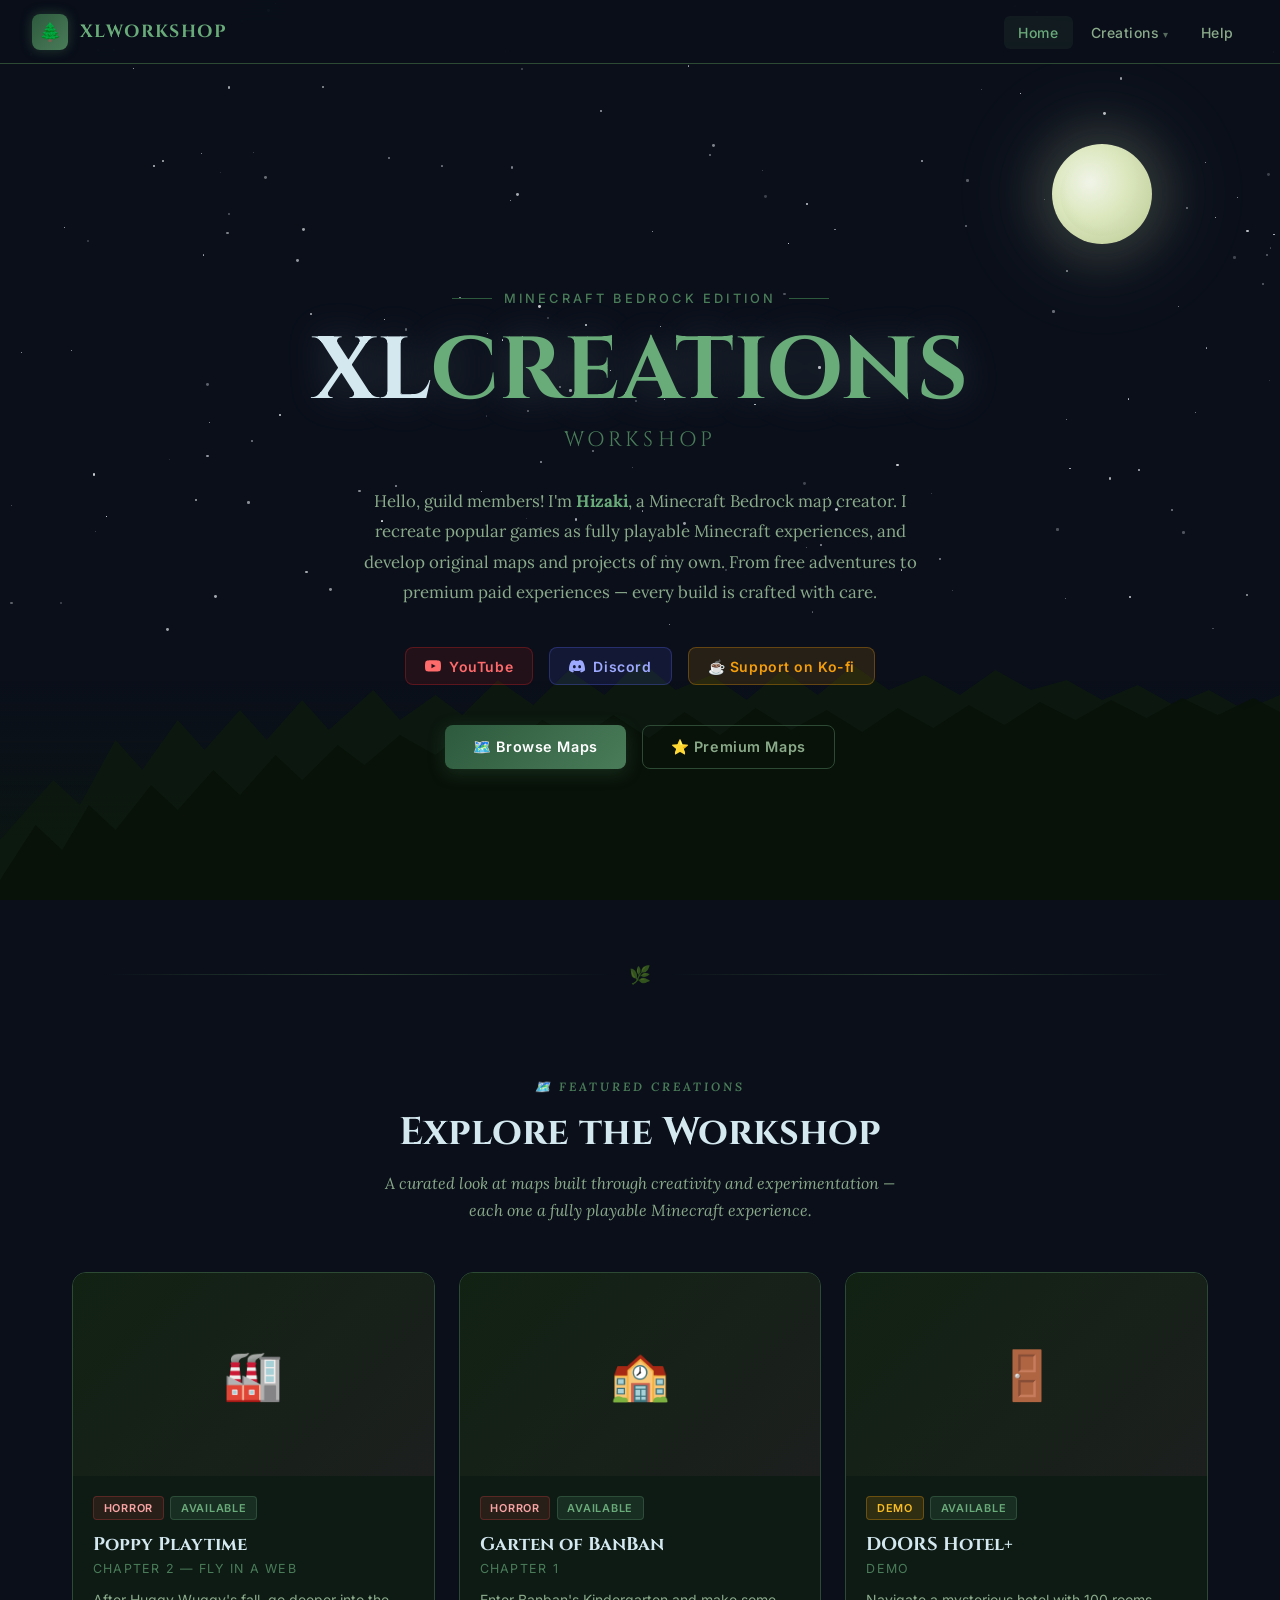
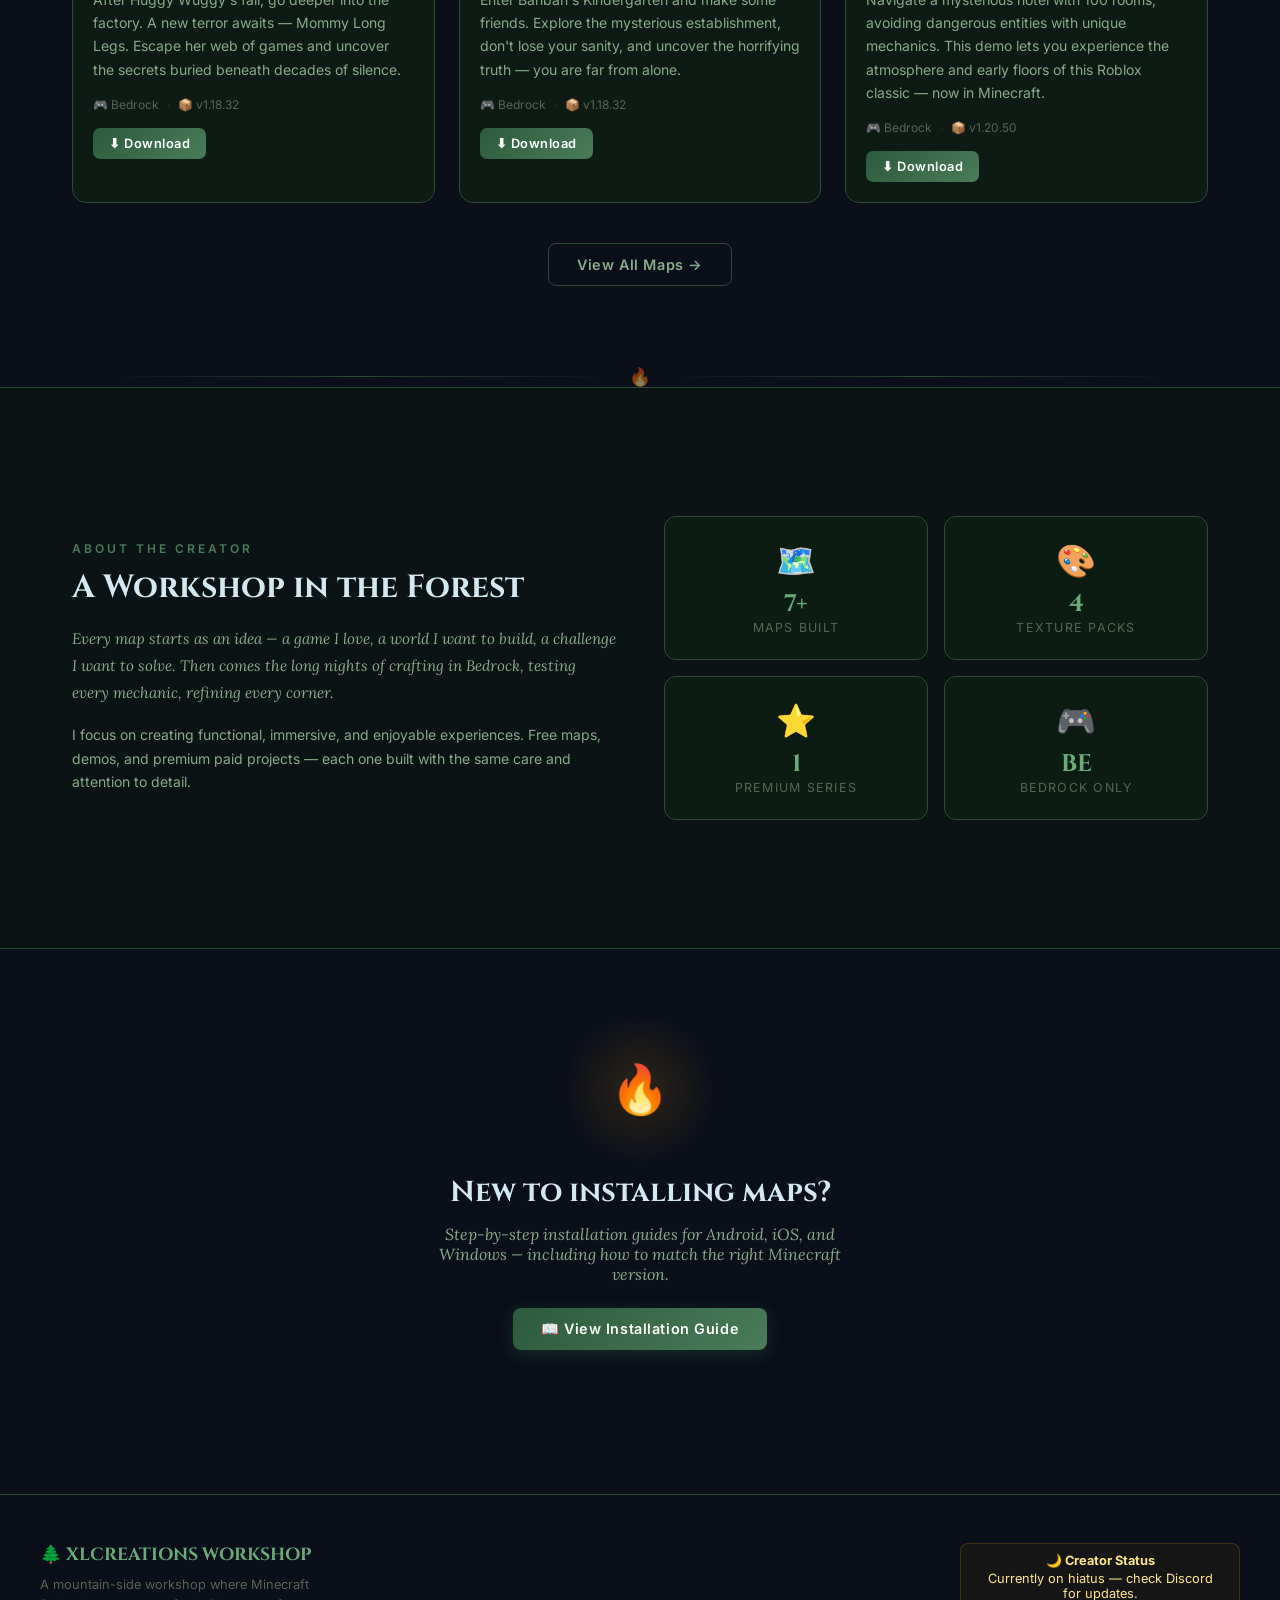
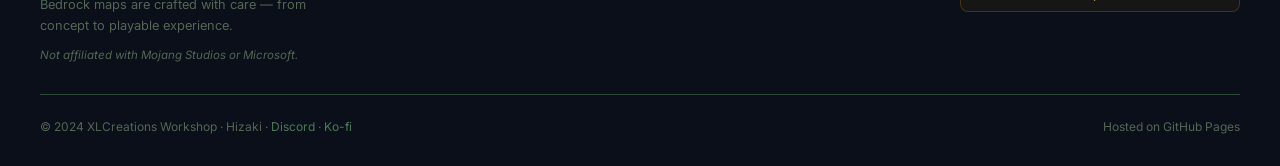
==== index.html @ 51038bf8 "Website FIles © 2024 Hizaki / XLCreations Workshop. All rights reserved. No part of this website ma" ====
<!DOCTYPE html>
<html lang="en">
<head>
  <meta charset="UTF-8"/>
  <meta name="viewport" content="width=device-width, initial-scale=1.0"/>
  <meta name="description" content="XLCreations Workshop — Minecraft Bedrock map creator crafting immersive game remakes and original experiences."/>
  <meta property="og:title" content="XLWORKSHOP"/>
  <meta property="og:description" content="Minecraft Bedrock maps by Hizaki — game remakes, horror maps, and original adventures."/>
  <title>XLWORKSHOP — Home</title>
  <link rel="stylesheet" href="style.css"/>
</head>
<body>

<!-- Ambient layers -->
<div class="stars-layer"></div>
<div class="fog-layer"></div>
<div class="fog-layer fog-mid"></div>
<div class="forest-silhouette"></div>

<!-- Navbar -->
<nav class="navbar">
  <a href="index.html" class="nav-logo">
    <div class="nav-logo-icon">🌲</div>
    <span class="nav-logo-text">XLWORKSHOP</span>
  </a>
  <ul class="nav-links">
    <li><a href="index.html" class="active">Home</a></li>
    <li class="nav-dropdown">
      <a href="#">Creations</a>
      <div class="dropdown-menu">
        <a href="maps.html">🗺️ Maps</a>
        <a href="texture-packs.html">🎨 Texture Packs</a>
        <a href="paid-maps.html">⭐ Paid Maps</a>
      </div>
    </li>
    <li><a href="help.html">Help</a></li>
  </ul>
  <button class="nav-hamburger" id="navBurger" aria-label="Menu">
    <span></span><span></span><span></span>
  </button>
</nav>
<div class="mobile-menu" id="mobileMenu">
  <a href="index.html">🏠 Home</a>
  <span class="mobile-section-label">Creations</span>
  <a href="maps.html">🗺️ Maps</a>
  <a href="texture-packs.html">🎨 Texture Packs</a>
  <a href="paid-maps.html">⭐ Paid Maps</a>
  <a href="help.html">❓ Help</a>
</div>

<div class="page-content">

  <!-- ── HERO ── -->
  <section class="hero">
    <div class="hero-moon"></div>
    <div class="hero-inner">
      <div class="hero-eyebrow">Minecraft Bedrock Edition</div>
      <h1 class="hero-title">XL<span>CREATIONS</span></h1>
      <p class="hero-subtitle">Workshop</p>
      <p class="hero-bio">
        Hello, guild members! I'm <strong style="color:var(--leaf-green)">Hizaki</strong>, a Minecraft Bedrock map creator.
        I recreate popular games as fully playable Minecraft experiences, and develop original maps and projects of my own.
        From free adventures to premium paid experiences — every build is crafted with care.
      </p>
      <div class="hero-socials">
        <a href="https://youtube.com/@xl300creations12" target="_blank" class="social-btn youtube">
          <svg width="16" height="16" viewBox="0 0 24 24" fill="currentColor"><path d="M23.5 6.2a3 3 0 0 0-2.1-2.1C19.5 3.5 12 3.5 12 3.5s-7.5 0-9.4.6A3 3 0 0 0 .5 6.2C0 8.1 0 12 0 12s0 3.9.5 5.8a3 3 0 0 0 2.1 2.1c1.9.5 9.4.5 9.4.5s7.5 0 9.4-.5a3 3 0 0 0 2.1-2.1C24 15.9 24 12 24 12s0-3.9-.5-5.8zM9.7 15.5V8.5l6.3 3.5-6.3 3.5z"/></svg>
          YouTube
        </a>
        <a href="https://discord.gg/Dy3G4WnKxw" target="_blank" class="social-btn discord">
          <svg width="16" height="16" viewBox="0 0 24 24" fill="currentColor"><path d="M20.3 4.4A19.8 19.8 0 0 0 15.4 3c-.2.4-.5.9-.7 1.3a18.3 18.3 0 0 0-5.4 0A13.7 13.7 0 0 0 8.6 3 19.9 19.9 0 0 0 3.7 4.4C.5 9.3-.3 14 .1 18.6a20 20 0 0 0 6 3 14.7 14.7 0 0 0 1.3-2.1 13 13 0 0 1-2-.9l.5-.4a14.3 14.3 0 0 0 12.2 0l.5.4a13 13 0 0 1-2 1 14.4 14.4 0 0 0 1.3 2 20 20 0 0 0 6-3c.5-5.2-.8-9.8-3.6-14.2zM8 15.5c-1.2 0-2.1-1.1-2.1-2.4S6.8 10.6 8 10.6s2.1 1.1 2.1 2.5S9.1 15.5 8 15.5zm8 0c-1.2 0-2.1-1.1-2.1-2.4s1-2.5 2.1-2.5 2.1 1.1 2.1 2.5-1 2.4-2.1 2.4z"/></svg>
          Discord
        </a>
        <a href="https://ko-fi.com/xl300creations" target="_blank" class="social-btn kofi">
          ☕ Support on Ko-fi
        </a>
      </div>
      <div class="hero-cta-row">
        <a href="maps.html" class="btn-primary">🗺️ Browse Maps</a>
        <a href="paid-maps.html" class="btn-secondary">⭐ Premium Maps</a>
      </div>
    </div>
  </section>

  <!-- ── DIVIDER ── -->
  <div style="max-width:1200px;margin:0 auto;padding:0 2rem;">
    <div class="nature-divider"><span class="nature-divider-icon">🌿</span></div>
  </div>

  <!-- ── FEATURED MAPS ── -->
  <section class="section fade-up">
    <div class="section-heading">
      <p class="label">🗺️ Featured Creations</p>
      <h2>Explore the Workshop</h2>
      <p>A curated look at maps built through creativity and experimentation — each one a fully playable Minecraft experience.</p>
    </div>

    <div class="cards-grid">

      <!-- Poppy Playtime CH2 -->
      <div class="map-card fade-up">
        <div class="map-card-img-placeholder">🏭</div>
        <div class="map-card-body">
          <div class="map-card-badges">
            <span class="badge badge-red">Horror</span>
            <span class="badge badge-green">Available</span>
          </div>
          <div class="map-card-title">Poppy Playtime</div>
          <div class="map-card-sub">Chapter 2 — Fly in a Web</div>
          <p class="map-card-desc">After Huggy Wuggy's fall, go deeper into the factory. A new terror awaits — Mommy Long Legs. Escape her web of games and uncover the secrets buried beneath decades of silence.</p>
          <div class="map-card-meta">
            <span>🎮 Bedrock</span><span class="sep">·</span>
            <span>📦 v1.18.32</span>
          </div>
          <div class="map-card-actions">
            <a href="https://link-center.net/653907/poppy-playtime-ch2-map" target="_blank" class="btn-download">⬇ Download</a>
          </div>
        </div>
      </div>

      <!-- Garten of BanBan -->
      <div class="map-card fade-up">
        <div class="map-card-img-placeholder">🏫</div>
        <div class="map-card-body">
          <div class="map-card-badges">
            <span class="badge badge-red">Horror</span>
            <span class="badge badge-green">Available</span>
          </div>
          <div class="map-card-title">Garten of BanBan</div>
          <div class="map-card-sub">Chapter 1</div>
          <p class="map-card-desc">Enter Banban's Kindergarten and make some friends. Explore the mysterious establishment, don't lose your sanity, and uncover the horrifying truth — you are far from alone.</p>
          <div class="map-card-meta">
            <span>🎮 Bedrock</span><span class="sep">·</span>
            <span>📦 v1.18.32</span>
          </div>
          <div class="map-card-actions">
            <a href="https://link-center.net/653907/garten-of-banban-map" target="_blank" class="btn-download">⬇ Download</a>
          </div>
        </div>
      </div>

      <!-- DOORS HOTEL+ DEMO -->
      <div class="map-card fade-up">
        <div class="map-card-img-placeholder">🚪</div>
        <div class="map-card-body">
          <div class="map-card-badges">
            <span class="badge badge-amber">Demo</span>
            <span class="badge badge-green">Available</span>
          </div>
          <div class="map-card-title">DOORS Hotel+</div>
          <div class="map-card-sub">Demo</div>
          <p class="map-card-desc">Navigate a mysterious hotel with 100 rooms, avoiding dangerous entities with unique mechanics. This demo lets you experience the atmosphere and early floors of this Roblox classic — now in Minecraft.</p>
          <div class="map-card-meta">
            <span>🎮 Bedrock</span><span class="sep">·</span>
            <span>📦 v1.20.50</span>
          </div>
          <div class="map-card-actions">
            <a href="https://www.mediafire.com/file/igrb4uus4deu816/DOORS+MAP+DEMO.mcworld/file" target="_blank" class="btn-download">⬇ Download</a>
          </div>
        </div>
      </div>

    </div>

    <div style="text-align:center; margin-top:2.5rem;">
      <a href="maps.html" class="btn-secondary">View All Maps →</a>
    </div>
  </section>

  <!-- ── CAMPFIRE DIVIDER ── -->
  <div style="max-width:1200px;margin:0 auto;padding:0 2rem;">
    <div class="nature-divider"><span class="nature-divider-icon">🔥</span></div>
  </div>

  <!-- ── ABOUT STRIP ── -->
  <div class="section-full section-bg fade-up">
    <div class="section" style="padding-top:3rem;padding-bottom:3rem;">
      <div style="display:grid;grid-template-columns:1fr 1fr;gap:3rem;align-items:center;" class="about-grid">
        <div>
          <p class="label" style="font-size:0.75rem;font-weight:600;letter-spacing:0.25em;text-transform:uppercase;color:var(--moss-green);margin-bottom:0.6rem;">About the Creator</p>
          <h2 style="font-family:'Cinzel',serif;font-size:clamp(1.4rem,3vw,2rem);color:var(--moonlight);margin-bottom:1rem;">A Workshop in the Forest</h2>
          <p style="font-family:'Lora',serif;font-size:0.95rem;line-height:1.8;color:var(--text-muted);font-style:italic;margin-bottom:1rem;">
            Every map starts as an idea — a game I love, a world I want to build, a challenge I want to solve. Then comes the long nights of crafting in Bedrock, testing every mechanic, refining every corner.
          </p>
          <p style="font-size:0.875rem;line-height:1.7;color:var(--text-muted);">
            I focus on creating functional, immersive, and enjoyable experiences. Free maps, demos, and premium paid projects — each one built with the same care and attention to detail.
          </p>
        </div>
        <div style="display:grid;grid-template-columns:1fr 1fr;gap:1rem;">
          <div style="background:rgba(17,34,19,0.7);border:1px solid var(--border-moss);border-radius:12px;padding:1.5rem;text-align:center;">
            <div style="font-size:2rem;margin-bottom:0.5rem;">🗺️</div>
            <div style="font-family:'Cinzel',serif;font-size:1.5rem;color:var(--leaf-green);font-weight:700;">7+</div>
            <div style="font-size:0.78rem;color:var(--text-dim);text-transform:uppercase;letter-spacing:0.1em;">Maps Built</div>
          </div>
          <div style="background:rgba(17,34,19,0.7);border:1px solid var(--border-moss);border-radius:12px;padding:1.5rem;text-align:center;">
            <div style="font-size:2rem;margin-bottom:0.5rem;">🎨</div>
            <div style="font-family:'Cinzel',serif;font-size:1.5rem;color:var(--leaf-green);font-weight:700;">4</div>
            <div style="font-size:0.78rem;color:var(--text-dim);text-transform:uppercase;letter-spacing:0.1em;">Texture Packs</div>
          </div>
          <div style="background:rgba(17,34,19,0.7);border:1px solid var(--border-moss);border-radius:12px;padding:1.5rem;text-align:center;">
            <div style="font-size:2rem;margin-bottom:0.5rem;">⭐</div>
            <div style="font-family:'Cinzel',serif;font-size:1.5rem;color:var(--leaf-green);font-weight:700;">1</div>
            <div style="font-size:0.78rem;color:var(--text-dim);text-transform:uppercase;letter-spacing:0.1em;">Premium Series</div>
          </div>
          <div style="background:rgba(17,34,19,0.7);border:1px solid var(--border-moss);border-radius:12px;padding:1.5rem;text-align:center;">
            <div style="font-size:2rem;margin-bottom:0.5rem;">🎮</div>
            <div style="font-family:'Cinzel',serif;font-size:1.5rem;color:var(--leaf-green);font-weight:700;">BE</div>
            <div style="font-size:0.78rem;color:var(--text-dim);text-transform:uppercase;letter-spacing:0.1em;">Bedrock Only</div>
          </div>
        </div>
      </div>
    </div>
  </div>

  <!-- ── NEED HELP ── -->
  <section class="section fade-up" style="text-align:center;">
    <div class="campfire-section" style="padding:0;">
      <div class="campfire-glow">🔥</div>
      <h2 style="font-family:'Cinzel',serif;font-size:1.8rem;color:var(--moonlight);margin-bottom:0.75rem;">New to installing maps?</h2>
      <p style="font-family:'Lora',serif;color:var(--text-muted);font-style:italic;margin-bottom:1.5rem;max-width:440px;margin-left:auto;margin-right:auto;">Step-by-step installation guides for Android, iOS, and Windows — including how to match the right Minecraft version.</p>
      <a href="help.html" class="btn-primary">📖 View Installation Guide</a>
    </div>
  </section>

</div><!-- end page-content -->

<!-- Footer -->
<footer class="footer">
  <div class="footer-inner">
    <div class="footer-brand">
      <div class="footer-brand-name">🌲 XLCREATIONS WORKSHOP</div>
      <p class="footer-brand-tagline">A mountain-side workshop where Minecraft Bedrock maps are crafted with care — from concept to playable experience.</p>
      <p class="footer-disclaimer">Not affiliated with Mojang Studios or Microsoft.</p>
    </div>
    <div class="footer-hiatus">
      <strong>🌙 Creator Status</strong>
      Currently on hiatus — check Discord for updates.
    </div>
  </div>
  <div class="footer-bottom">
    <p>© 2024 XLCreations Workshop · Hizaki · <a href="https://discord.gg/Dy3G4WnKxw" target="_blank">Discord</a> · <a href="https://ko-fi.com/xl300creations" target="_blank">Ko-fi</a></p>
    <p>Hosted on GitHub Pages</p>
  </div>
</footer>

<style>
@media(max-width:768px){.about-grid{grid-template-columns:1fr !important;}}
</style>
<script src="shared.js"></script>
</body>
</html>
---- style.css ----
/* =========================================
   XLWORKSHOP — Nature Night Theme
   ========================================= */

@import url('https://fonts.googleapis.com/css2?family=Cinzel:wght@400;600;700&family=Inter:wght@300;400;500;600&family=Lora:ital,wght@0,400;0,600;1,400&display=swap');

/* ── Variables ── */
:root {
  --night-sky:      #0a0f1a;
  --deep-forest:    #0d1a0f;
  --forest-mid:     #112213;
  --forest-light:   #1a3320;
  --pine-green:     #2d5a3d;
  --moss-green:     #4a7c59;
  --leaf-green:     #6aab7a;
  --stone-dark:     #1c1f1e;
  --stone-mid:      #2e3530;
  --stone-light:    #4a5248;
  --bark-brown:     #3d2a1a;
  --wood-mid:       #5c3d22;
  --wood-light:     #8b6340;
  --warm-wood:      #c4946a;
  --sky-blue:       #1a3a5c;
  --moonlight:      #d4e8f0;
  --star-white:     #f0f4f8;
  --campfire-gold:  #f59e0b;
  --campfire-red:   #ef4444;
  --campfire-glow:  rgba(245,158,11,0.15);
  --firefly:        #b8ff6e;
  --text-main:      #dde8d5;
  --text-muted:     #8aaa8a;
  --text-dim:       #556655;
  --border-wood:    #4a3020;
  --border-moss:    #2d4a35;
}

/* ── Reset & Base ── */
*, *::before, *::after { box-sizing: border-box; margin: 0; padding: 0; }

html { scroll-behavior: smooth; }

body {
  font-family: 'Inter', sans-serif;
  background-color: var(--night-sky);
  color: var(--text-main);
  min-height: 100vh;
  overflow-x: hidden;
  position: relative;
}

/* ── Stars Background ── */
.stars-layer {
  position: fixed;
  inset: 0;
  pointer-events: none;
  z-index: 0;
  overflow: hidden;
}
.star {
  position: absolute;
  background: var(--star-white);
  border-radius: 50%;
  animation: twinkle var(--d, 3s) ease-in-out infinite;
  opacity: var(--o, 0.6);
}
@keyframes twinkle {
  0%, 100% { opacity: var(--o, 0.6); transform: scale(1); }
  50%       { opacity: 0.1; transform: scale(0.6); }
}

/* ── Fireflies ── */
.firefly {
  position: fixed;
  width: 4px; height: 4px;
  background: var(--firefly);
  border-radius: 50%;
  box-shadow: 0 0 8px 3px rgba(184,255,110,0.6);
  pointer-events: none;
  z-index: 1;
  animation: fireflyFloat var(--fd, 8s) ease-in-out infinite;
  opacity: 0;
}
@keyframes fireflyFloat {
  0%   { opacity: 0; transform: translate(0,0); }
  20%  { opacity: 0.9; }
  50%  { opacity: 0.4; transform: translate(var(--fx,40px), var(--fy,-30px)); }
  80%  { opacity: 0.8; }
  100% { opacity: 0; transform: translate(var(--fx2,80px), var(--fy2,20px)); }
}

/* ── Fog layers ── */
.fog-layer {
  position: fixed;
  bottom: 0; left: -50%;
  width: 200%; height: 220px;
  background: linear-gradient(to top, rgba(13,26,15,0.7) 0%, transparent 100%);
  pointer-events: none;
  z-index: 1;
  animation: fogDrift 30s ease-in-out infinite alternate;
}
.fog-layer.fog-mid {
  height: 120px;
  opacity: 0.5;
  animation-duration: 22s;
  animation-direction: alternate-reverse;
}
@keyframes fogDrift {
  0%   { transform: translateX(0); }
  100% { transform: translateX(5%); }
}

/* ── Forest silhouette ── */
.forest-silhouette {
  position: fixed;
  bottom: 0; left: 0; right: 0;
  height: 260px;
  pointer-events: none;
  z-index: 1;
  overflow: hidden;
}
.forest-silhouette svg {
  width: 100%; height: 100%;
  position: absolute; bottom: 0;
}

/* ── Navbar ── */
.navbar {
  position: fixed;
  top: 0; left: 0; right: 0;
  z-index: 100;
  background: rgba(10,15,26,0.88);
  backdrop-filter: blur(14px);
  border-bottom: 1px solid var(--border-moss);
  padding: 0 2rem;
  display: flex;
  align-items: center;
  justify-content: space-between;
  height: 64px;
}
.nav-logo {
  display: flex; align-items: center; gap: 12px;
  text-decoration: none;
}
.nav-logo-icon {
  width: 36px; height: 36px;
  background: linear-gradient(135deg, var(--pine-green), var(--moss-green));
  border-radius: 8px;
  display: flex; align-items: center; justify-content: center;
  font-size: 18px;
  box-shadow: 0 0 12px rgba(74,124,89,0.4);
}
.nav-logo-text {
  font-family: 'Cinzel', serif;
  font-size: 1.1rem;
  font-weight: 700;
  color: var(--leaf-green);
  letter-spacing: 0.08em;
}
.nav-links {
  display: flex; align-items: center; gap: 0.25rem;
  list-style: none;
}
.nav-links a {
  text-decoration: none;
  color: var(--text-muted);
  font-size: 0.875rem;
  font-weight: 500;
  padding: 0.5rem 0.875rem;
  border-radius: 6px;
  transition: color 0.2s, background 0.2s;
  letter-spacing: 0.04em;
}
.nav-links a:hover,
.nav-links a.active {
  color: var(--leaf-green);
  background: rgba(74,124,89,0.12);
}
.nav-dropdown { position: relative; }
.nav-dropdown > a::after { content: ' ▾'; font-size: 0.7em; opacity: 0.6; }
.dropdown-menu {
  display: none;
  position: absolute;
  top: calc(100% + 8px);
  left: 0;
  background: rgba(13,26,15,0.97);
  border: 1px solid var(--border-moss);
  border-radius: 10px;
  padding: 0.5rem;
  min-width: 160px;
  box-shadow: 0 8px 32px rgba(0,0,0,0.5);
  backdrop-filter: blur(12px);
  z-index: 200;
}
.nav-dropdown:hover .dropdown-menu { display: flex; flex-direction: column; gap: 0.2rem; }
.dropdown-menu a {
  display: block;
  padding: 0.5rem 0.875rem;
  border-radius: 6px;
  white-space: nowrap;
}
.nav-hamburger {
  display: none;
  flex-direction: column; gap: 5px;
  cursor: pointer; padding: 6px;
  background: none; border: none;
}
.nav-hamburger span {
  display: block; width: 24px; height: 2px;
  background: var(--text-muted); border-radius: 2px;
  transition: all 0.3s;
}
.mobile-menu {
  display: none;
  position: fixed;
  top: 64px; left: 0; right: 0;
  background: rgba(10,15,26,0.98);
  border-bottom: 1px solid var(--border-moss);
  padding: 1rem 2rem 1.5rem;
  z-index: 99;
  flex-direction: column; gap: 0.5rem;
  backdrop-filter: blur(14px);
}
.mobile-menu.open { display: flex; }
.mobile-menu a {
  text-decoration: none;
  color: var(--text-muted);
  font-size: 0.9rem;
  padding: 0.6rem 0.5rem;
  border-radius: 6px;
  transition: color 0.2s, background 0.2s;
}
.mobile-menu a:hover { color: var(--leaf-green); background: rgba(74,124,89,0.1); }
.mobile-section-label {
  font-size: 0.7rem;
  text-transform: uppercase;
  letter-spacing: 0.1em;
  color: var(--text-dim);
  padding: 0.4rem 0.5rem 0.2rem;
}

/* ── Page Wrapper ── */
.page-content {
  position: relative;
  z-index: 10;
  padding-top: 64px;
}

/* ── Hero Section ── */
.hero {
  position: relative;
  min-height: 100vh;
  display: flex; align-items: center; justify-content: center;
  text-align: center;
  padding: 6rem 2rem 4rem;
  overflow: hidden;
}
.hero-moon {
  position: absolute;
  top: 80px; right: 10%;
  width: 100px; height: 100px;
  background: radial-gradient(circle at 38% 38%, #f0f4e8, #dde8c0 40%, #b8c890 100%);
  border-radius: 50%;
  box-shadow: 0 0 40px 20px rgba(220,232,190,0.12), 0 0 80px 40px rgba(220,232,190,0.06);
  pointer-events: none;
}
.hero-moon::after {
  content: '';
  position: absolute;
  inset: 8px;
  border-radius: 50%;
  background: radial-gradient(circle at 60% 40%, transparent 60%, rgba(180,200,140,0.3) 100%);
}
.hero-inner { max-width: 800px; position: relative; z-index: 2; }
.hero-eyebrow {
  font-family: 'Inter', sans-serif;
  font-size: 0.8rem;
  font-weight: 500;
  letter-spacing: 0.25em;
  text-transform: uppercase;
  color: var(--moss-green);
  margin-bottom: 1.25rem;
  display: flex; align-items: center; justify-content: center; gap: 0.75rem;
}
.hero-eyebrow::before,
.hero-eyebrow::after {
  content: '';
  display: block; width: 40px; height: 1px;
  background: var(--pine-green);
}
.hero-title {
  font-family: 'Cinzel', serif;
  font-size: clamp(2.5rem, 8vw, 5.5rem);
  font-weight: 700;
  line-height: 1.05;
  color: var(--moonlight);
  text-shadow: 0 0 40px rgba(212,232,240,0.2);
  margin-bottom: 0.5rem;
}
.hero-title span { color: var(--leaf-green); }
.hero-subtitle {
  font-family: 'Cinzel', serif;
  font-size: clamp(0.9rem, 2.5vw, 1.3rem);
  color: var(--moss-green);
  letter-spacing: 0.2em;
  margin-bottom: 2rem;
  text-transform: uppercase;
}
.hero-bio {
  font-family: 'Lora', serif;
  font-size: 1.05rem;
  line-height: 1.8;
  color: var(--text-muted);
  max-width: 580px;
  margin: 0 auto 2.5rem;
}
.hero-socials {
  display: flex; align-items: center; justify-content: center;
  gap: 1rem; flex-wrap: wrap;
  margin-bottom: 2.5rem;
}
.social-btn {
  display: flex; align-items: center; gap: 0.5rem;
  padding: 0.6rem 1.2rem;
  border-radius: 8px;
  text-decoration: none;
  font-size: 0.875rem;
  font-weight: 600;
  letter-spacing: 0.04em;
  transition: all 0.25s;
  border: 1px solid transparent;
}
.social-btn.youtube {
  background: rgba(220,38,38,0.12);
  border-color: rgba(220,38,38,0.3);
  color: #ff6b6b;
}
.social-btn.youtube:hover {
  background: rgba(220,38,38,0.22);
  box-shadow: 0 0 16px rgba(220,38,38,0.2);
}
.social-btn.discord {
  background: rgba(88,101,242,0.12);
  border-color: rgba(88,101,242,0.3);
  color: #9da8ff;
}
.social-btn.discord:hover {
  background: rgba(88,101,242,0.22);
  box-shadow: 0 0 16px rgba(88,101,242,0.2);
}
.social-btn.kofi {
  background: rgba(245,158,11,0.12);
  border-color: rgba(245,158,11,0.3);
  color: var(--campfire-gold);
}
.social-btn.kofi:hover {
  background: rgba(245,158,11,0.22);
  box-shadow: 0 0 16px rgba(245,158,11,0.2);
}
.hero-cta-row {
  display: flex; gap: 1rem; justify-content: center; flex-wrap: wrap;
}
.btn-primary {
  display: inline-flex; align-items: center; gap: 0.5rem;
  padding: 0.75rem 1.75rem;
  background: linear-gradient(135deg, var(--pine-green), var(--moss-green));
  color: #fff;
  border: none; border-radius: 8px;
  font-size: 0.9rem; font-weight: 600;
  text-decoration: none;
  cursor: pointer;
  transition: all 0.25s;
  box-shadow: 0 4px 16px rgba(45,90,61,0.4);
  letter-spacing: 0.04em;
}
.btn-primary:hover {
  transform: translateY(-2px);
  box-shadow: 0 6px 24px rgba(45,90,61,0.6);
}
.btn-secondary {
  display: inline-flex; align-items: center; gap: 0.5rem;
  padding: 0.75rem 1.75rem;
  background: transparent;
  color: var(--text-muted);
  border: 1px solid var(--border-moss);
  border-radius: 8px;
  font-size: 0.9rem; font-weight: 600;
  text-decoration: none;
  cursor: pointer;
  transition: all 0.25s;
  letter-spacing: 0.04em;
}
.btn-secondary:hover {
  background: rgba(74,124,89,0.1);
  color: var(--leaf-green);
  border-color: var(--pine-green);
}

/* ── Divider ── */
.nature-divider {
  display: flex; align-items: center; gap: 1rem;
  padding: 0 2rem;
  max-width: 1200px; margin: 0 auto;
}
.nature-divider::before, .nature-divider::after {
  content: '';
  flex: 1; height: 1px;
  background: linear-gradient(to right, transparent, var(--border-moss), transparent);
}
.nature-divider-icon { font-size: 1.1rem; opacity: 0.5; }

/* ── Section Heading ── */
.section-heading {
  text-align: center;
  margin-bottom: 3rem;
}
.section-heading .label {
  font-size: 0.75rem;
  font-weight: 600;
  letter-spacing: 0.25em;
  text-transform: uppercase;
  color: var(--moss-green);
  margin-bottom: 0.6rem;
}
.section-heading h2 {
  font-family: 'Cinzel', serif;
  font-size: clamp(1.6rem, 4vw, 2.4rem);
  color: var(--moonlight);
  font-weight: 700;
}
.section-heading p {
  font-family: 'Lora', serif;
  font-size: 1rem;
  color: var(--text-muted);
  max-width: 520px;
  margin: 0.75rem auto 0;
  line-height: 1.7;
  font-style: italic;
}

/* ── Section ── */
.section {
  position: relative;
  z-index: 10;
  padding: 5rem 2rem;
  max-width: 1200px;
  margin: 0 auto;
}
.section-full {
  position: relative;
  z-index: 10;
  padding: 5rem 2rem;
}
.section-bg {
  background: rgba(13,26,15,0.4);
  border-top: 1px solid var(--border-moss);
  border-bottom: 1px solid var(--border-moss);
}

/* ── Featured Cards Grid ── */
.cards-grid {
  display: grid;
  grid-template-columns: repeat(auto-fill, minmax(320px, 1fr));
  gap: 1.5rem;
}
.map-card {
  background: rgba(17,34,19,0.7);
  border: 1px solid var(--border-moss);
  border-radius: 14px;
  overflow: hidden;
  transition: transform 0.3s, box-shadow 0.3s, border-color 0.3s;
  position: relative;
}
.map-card:hover {
  transform: translateY(-4px);
  box-shadow: 0 12px 40px rgba(45,90,61,0.3);
  border-color: var(--pine-green);
}
.map-card-img {
  width: 100%; aspect-ratio: 16/9;
  object-fit: cover;
  background: var(--forest-mid);
  display: block;
}
.map-card-img-placeholder {
  width: 100%; aspect-ratio: 16/9;
  background: linear-gradient(135deg, var(--forest-mid), var(--stone-dark));
  display: flex; align-items: center; justify-content: center;
  font-size: 3rem;
}
.map-card-body { padding: 1.25rem; }
.map-card-badges {
  display: flex; flex-wrap: wrap; gap: 0.4rem;
  margin-bottom: 0.75rem;
}
.badge {
  font-size: 0.68rem; font-weight: 600;
  letter-spacing: 0.07em; text-transform: uppercase;
  padding: 0.25rem 0.6rem;
  border-radius: 4px;
}
.badge-green  { background: rgba(74,124,89,0.2); color: var(--leaf-green); border: 1px solid rgba(74,124,89,0.4); }
.badge-amber  { background: rgba(245,158,11,0.15); color: #fbbf24; border: 1px solid rgba(245,158,11,0.3); }
.badge-blue   { background: rgba(59,130,246,0.12); color: #93c5fd; border: 1px solid rgba(59,130,246,0.25); }
.badge-red    { background: rgba(239,68,68,0.12); color: #fca5a5; border: 1px solid rgba(239,68,68,0.25); }
.badge-gray   { background: rgba(74,82,72,0.4); color: var(--text-muted); border: 1px solid var(--stone-light); }
.map-card-title {
  font-family: 'Cinzel', serif;
  font-size: 1.15rem; font-weight: 700;
  color: var(--moonlight);
  margin-bottom: 0.25rem;
}
.map-card-sub {
  font-size: 0.78rem; text-transform: uppercase;
  letter-spacing: 0.1em; color: var(--moss-green);
  margin-bottom: 0.75rem;
}
.map-card-desc {
  font-size: 0.875rem; line-height: 1.65;
  color: var(--text-muted);
  margin-bottom: 1rem;
}
.map-card-meta {
  display: flex; align-items: center; gap: 0.5rem;
  font-size: 0.75rem; color: var(--text-dim);
  margin-bottom: 1rem;
}
.map-card-meta .sep { opacity: 0.4; }
.map-card-actions {
  display: flex; gap: 0.5rem; flex-wrap: wrap;
}
.btn-download {
  display: inline-flex; align-items: center; gap: 0.4rem;
  padding: 0.5rem 1rem;
  background: linear-gradient(135deg, var(--pine-green), var(--moss-green));
  color: #fff; border: none; border-radius: 7px;
  font-size: 0.8rem; font-weight: 600;
  text-decoration: none; cursor: pointer;
  transition: all 0.2s;
  letter-spacing: 0.04em;
}
.btn-download:hover {
  filter: brightness(1.15);
  transform: translateY(-1px);
}
.btn-download.secondary {
  background: transparent;
  border: 1px solid var(--border-moss);
  color: var(--text-muted);
}
.btn-download.secondary:hover {
  background: rgba(74,124,89,0.1);
  color: var(--leaf-green);
}
.btn-download.paid {
  background: linear-gradient(135deg, var(--bark-brown), var(--wood-mid));
  border: 1px solid var(--wood-light);
}
.card-wip-overlay {
  position: absolute;
  top: 12px; right: 12px;
  background: rgba(245,158,11,0.15);
  border: 1px solid rgba(245,158,11,0.4);
  color: #fbbf24;
  font-size: 0.65rem; font-weight: 700;
  letter-spacing: 0.12em; text-transform: uppercase;
  padding: 0.3rem 0.6rem; border-radius: 5px;
}

/* ── Campfire Section ── */
.campfire-section {
  text-align: center;
  padding: 4rem 2rem;
  position: relative;
  z-index: 10;
}
.campfire-glow {
  width: 120px; height: 120px;
  margin: 0 auto 1.5rem;
  position: relative;
  display: flex; align-items: center; justify-content: center;
  font-size: 3rem;
}
.campfire-glow::before {
  content: '';
  position: absolute;
  inset: -20px;
  background: radial-gradient(circle, var(--campfire-glow) 0%, transparent 70%);
  border-radius: 50%;
  animation: glowPulse 2.5s ease-in-out infinite;
}
@keyframes glowPulse {
  0%, 100% { transform: scale(1); opacity: 0.7; }
  50%       { transform: scale(1.15); opacity: 1; }
}

/* ── Wooden Sign Card (Texture Pack) ── */
.pack-card {
  background: rgba(28,20,12,0.8);
  border: 2px solid var(--border-wood);
  border-radius: 12px;
  padding: 1.5rem;
  display: grid;
  grid-template-columns: 160px 1fr;
  gap: 1.5rem;
  transition: border-color 0.3s, box-shadow 0.3s;
  position: relative;
}
.pack-card:hover {
  border-color: var(--wood-mid);
  box-shadow: 0 8px 32px rgba(61,42,26,0.4);
}
.pack-card-img {
  width: 160px; aspect-ratio: 1;
  border-radius: 8px;
  object-fit: cover;
  background: var(--stone-dark);
  border: 1px solid var(--border-wood);
  display: flex; align-items: center; justify-content: center;
  font-size: 2.5rem;
}
.pack-card-body {}
.pack-card-title {
  font-family: 'Cinzel', serif;
  font-size: 1.05rem; font-weight: 700;
  color: var(--warm-wood);
  margin-bottom: 0.25rem;
}
.pack-card-sub {
  font-size: 0.75rem; text-transform: uppercase;
  letter-spacing: 0.1em; color: var(--wood-light);
  margin-bottom: 0.75rem;
}
.pack-card-desc {
  font-size: 0.85rem; line-height: 1.6;
  color: var(--text-muted);
  margin-bottom: 1rem;
}
.pack-card-list {
  list-style: none;
  display: flex; flex-wrap: wrap; gap: 0.4rem;
  margin-bottom: 1rem;
}
.pack-card-list li {
  font-size: 0.72rem; font-weight: 500;
  background: rgba(92,61,34,0.3);
  border: 1px solid rgba(92,61,34,0.5);
  color: var(--warm-wood);
  padding: 0.2rem 0.5rem; border-radius: 4px;
  letter-spacing: 0.04em;
}
.pack-password {
  display: inline-flex; align-items: center; gap: 0.5rem;
  font-size: 0.8rem;
  background: rgba(245,158,11,0.1);
  border: 1px solid rgba(245,158,11,0.25);
  color: #fbbf24;
  padding: 0.35rem 0.75rem; border-radius: 6px;
  margin-bottom: 0.75rem;
}

/* ── Help Page ── */
.help-section { max-width: 800px; margin: 0 auto; padding: 5rem 2rem; position: relative; z-index: 10; }
.install-step {
  background: rgba(17,34,19,0.6);
  border: 1px solid var(--border-moss);
  border-left: 3px solid var(--pine-green);
  border-radius: 0 10px 10px 0;
  padding: 1.25rem 1.5rem;
  margin-bottom: 1rem;
}
.install-step h4 {
  font-family: 'Cinzel', serif;
  font-size: 0.95rem; color: var(--leaf-green);
  margin-bottom: 0.5rem;
}
.install-step p, .install-step li {
  font-size: 0.875rem; line-height: 1.7;
  color: var(--text-muted);
}
.install-step ul { padding-left: 1.25rem; }
.code-path {
  display: inline-block;
  font-family: monospace;
  font-size: 0.78rem;
  background: rgba(28,31,30,0.8);
  border: 1px solid var(--stone-light);
  color: var(--leaf-green);
  padding: 0.2rem 0.5rem;
  border-radius: 4px;
  margin: 0.2rem 0;
  word-break: break-all;
}
.help-alert {
  background: rgba(245,158,11,0.08);
  border: 1px solid rgba(245,158,11,0.25);
  border-radius: 10px;
  padding: 1rem 1.25rem;
  margin-bottom: 1.5rem;
}
.help-alert p {
  font-size: 0.875rem; color: #fde68a; line-height: 1.6;
}
.version-guide {
  background: rgba(26,58,92,0.25);
  border: 1px solid rgba(59,130,246,0.2);
  border-radius: 10px;
  padding: 1.25rem 1.5rem;
  margin-top: 2rem;
}
.version-guide h3 {
  font-family: 'Cinzel', serif;
  font-size: 1rem; color: #93c5fd;
  margin-bottom: 0.75rem;
}
.version-guide p, .version-guide li {
  font-size: 0.875rem; color: #7db3d8; line-height: 1.7;
}
.version-guide ul { padding-left: 1.25rem; }

/* ── Paid Maps ── */
.premium-badge {
  display: inline-flex; align-items: center; gap: 0.4rem;
  background: linear-gradient(135deg, rgba(245,158,11,0.2), rgba(92,61,34,0.3));
  border: 1px solid rgba(245,158,11,0.35);
  color: #fcd34d;
  font-size: 0.75rem; font-weight: 700;
  letter-spacing: 0.1em; text-transform: uppercase;
  padding: 0.35rem 0.75rem; border-radius: 6px;
  margin-bottom: 1.5rem;
}
.altarbound-card {
  background: linear-gradient(135deg, rgba(20,14,8,0.95), rgba(28,20,12,0.95));
  border: 1px solid var(--border-wood);
  border-radius: 16px;
  overflow: hidden;
  max-width: 700px; margin: 0 auto;
}
.altarbound-header {
  padding: 2rem;
  background: linear-gradient(to bottom, rgba(92,61,34,0.15), transparent);
  border-bottom: 1px solid var(--border-wood);
}
.altarbound-title {
  font-family: 'Cinzel', serif;
  font-size: 2rem; font-weight: 700;
  color: var(--warm-wood);
  margin-bottom: 0.25rem;
}
.altarbound-sub {
  font-size: 0.8rem; text-transform: uppercase;
  letter-spacing: 0.15em; color: var(--wood-light);
}
.altarbound-body { padding: 2rem; }
.altarbound-body p {
  font-family: 'Lora', serif;
  font-size: 0.95rem; line-height: 1.8;
  color: var(--text-muted); font-style: italic;
  margin-bottom: 1.5rem;
}

/* ── Archive Section ── */
.archive-toggle {
  display: inline-flex; align-items: center; gap: 0.5rem;
  cursor: pointer;
  font-size: 0.85rem; color: var(--text-dim);
  background: none; border: 1px solid var(--stone-mid);
  border-radius: 7px; padding: 0.5rem 1rem;
  transition: all 0.2s;
  margin-bottom: 1rem;
}
.archive-toggle:hover { color: var(--text-muted); border-color: var(--stone-light); }
.archive-content { display: none; }
.archive-content.open { display: block; }

/* ── Footer ── */
.footer {
  position: relative; z-index: 10;
  border-top: 1px solid var(--border-moss);
  background: rgba(10,15,26,0.8);
  padding: 3rem 2rem 2rem;
  margin-top: 4rem;
}
.footer-inner {
  max-width: 1200px; margin: 0 auto;
  display: grid; grid-template-columns: 1fr auto; gap: 2rem;
  align-items: start;
}
.footer-brand {}
.footer-brand-name {
  font-family: 'Cinzel', serif;
  font-size: 1.1rem; font-weight: 700;
  color: var(--leaf-green);
  margin-bottom: 0.5rem;
}
.footer-brand-tagline {
  font-size: 0.8rem; color: var(--text-dim);
  line-height: 1.6; max-width: 300px;
}
.footer-disclaimer {
  font-size: 0.72rem; color: var(--text-dim);
  margin-top: 0.75rem; font-style: italic;
}
.footer-hiatus {
  background: rgba(245,158,11,0.06);
  border: 1px solid rgba(245,158,11,0.2);
  border-radius: 8px;
  padding: 0.6rem 1rem;
  font-size: 0.8rem;
  color: #fde68a;
  text-align: center;
  max-width: 280px;
}
.footer-hiatus strong { display: block; margin-bottom: 0.2rem; }
.footer-bottom {
  max-width: 1200px; margin: 2rem auto 0;
  padding-top: 1.5rem;
  border-top: 1px solid var(--border-moss);
  display: flex; align-items: center; justify-content: space-between;
  flex-wrap: wrap; gap: 1rem;
}
.footer-bottom p { font-size: 0.75rem; color: var(--text-dim); }
.footer-bottom a { color: var(--moss-green); text-decoration: none; }
.footer-bottom a:hover { color: var(--leaf-green); }

/* ── Page Hero (inner pages) ── */
.page-hero {
  position: relative; z-index: 10;
  padding: 5rem 2rem 3rem;
  text-align: center;
  border-bottom: 1px solid var(--border-moss);
  background: linear-gradient(to bottom, rgba(13,26,15,0.5) 0%, transparent 100%);
}
.page-hero h1 {
  font-family: 'Cinzel', serif;
  font-size: clamp(2rem, 5vw, 3.5rem);
  font-weight: 700;
  color: var(--moonlight);
  margin-bottom: 0.5rem;
}
.page-hero .sub {
  font-size: 0.8rem; text-transform: uppercase;
  letter-spacing: 0.2em; color: var(--moss-green);
  margin-bottom: 1rem;
}
.page-hero .desc {
  font-family: 'Lora', serif;
  font-size: 1rem; font-style: italic;
  color: var(--text-muted); max-width: 500px; margin: 0 auto;
  line-height: 1.7;
}

/* ── Notice Banner ── */
.notice-banner {
  background: rgba(26,58,92,0.2);
  border: 1px solid rgba(59,130,246,0.2);
  border-radius: 10px;
  padding: 1rem 1.25rem;
  margin-bottom: 2.5rem;
  display: flex; align-items: flex-start; gap: 0.75rem;
}
.notice-banner .icon { font-size: 1.1rem; flex-shrink: 0; margin-top: 0.1rem; }
.notice-banner p { font-size: 0.875rem; color: #93c5fd; line-height: 1.6; }
.notice-banner a { color: #60a5fa; }

/* ── Scroll animation ── */
.fade-up {
  opacity: 0;
  transform: translateY(24px);
  transition: opacity 0.6s ease, transform 0.6s ease;
}
.fade-up.visible { opacity: 1; transform: translateY(0); }

/* ── Responsive ── */
@media (max-width: 768px) {
  .nav-links { display: none; }
  .nav-hamburger { display: flex; }
  .pack-card {
    grid-template-columns: 1fr;
  }
  .pack-card-img { width: 100%; aspect-ratio: 16/9; }
  .footer-inner { grid-template-columns: 1fr; }
  .footer-bottom { flex-direction: column; text-align: center; }
}
@media (max-width: 480px) {
  .hero-cta-row { flex-direction: column; align-items: center; }
  .hero-socials { gap: 0.6rem; }
}
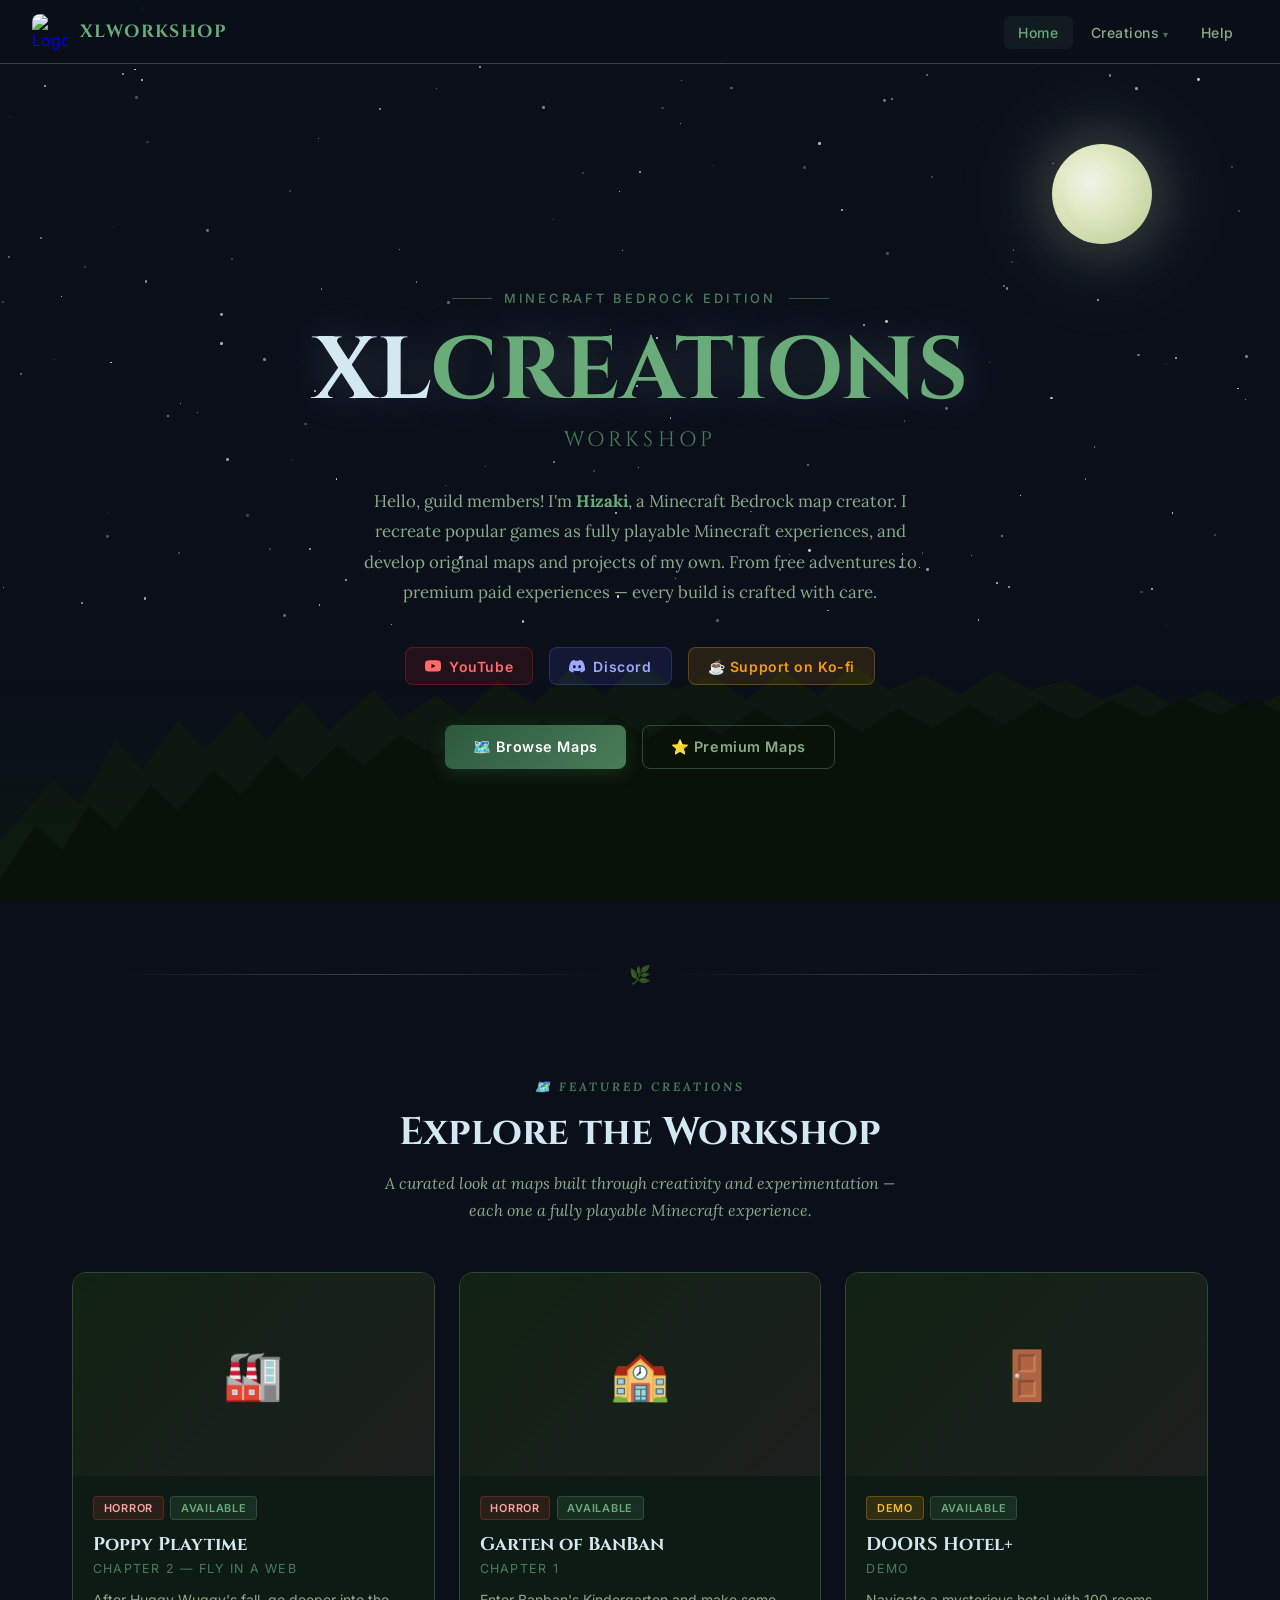
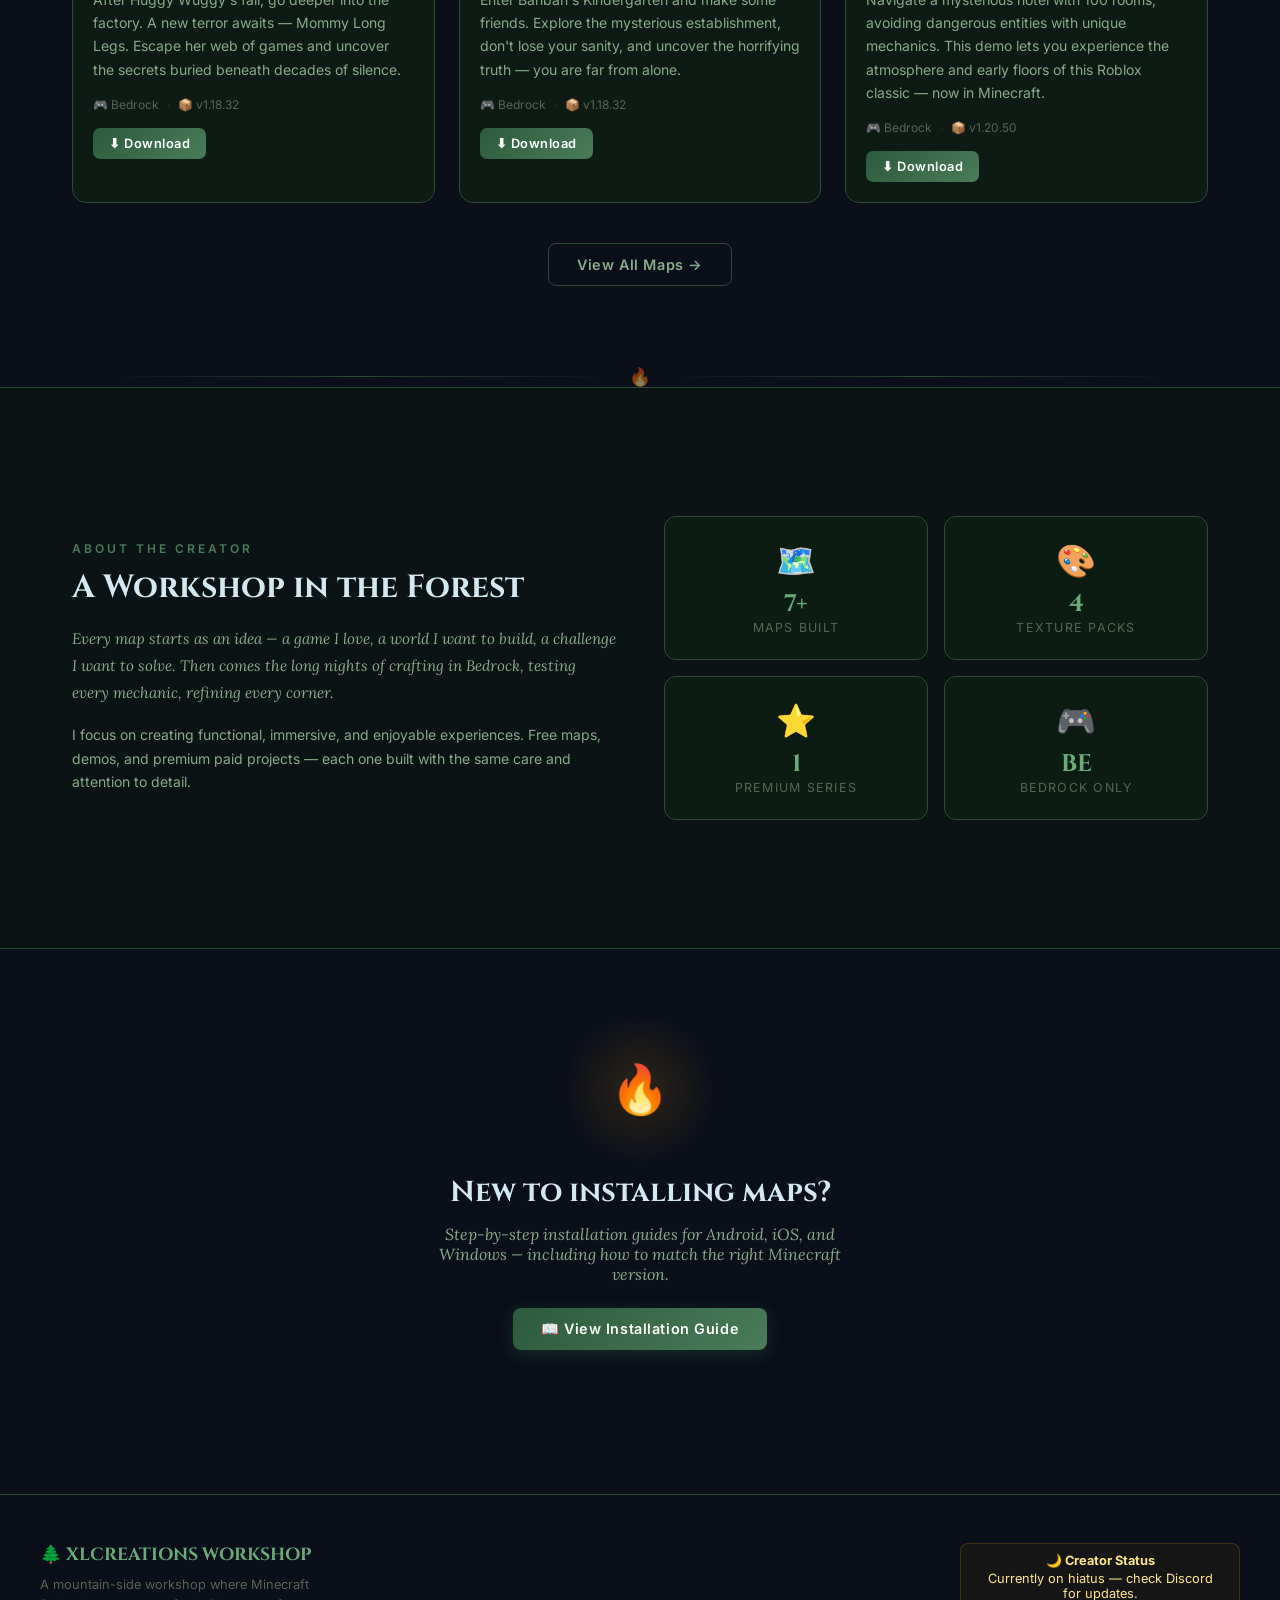
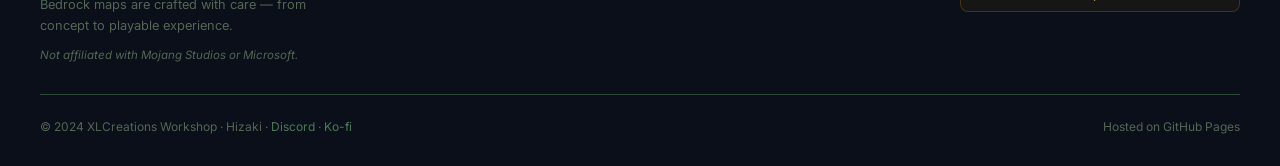
==== commit 36b0dfe1: "Update index.html" ====
--- a/index.html
+++ b/index.html
@@ -20,7 +20,7 @@
 <!-- Navbar -->
 <nav class="navbar">
   <a href="index.html" class="nav-logo">
-    <div class="nav-logo-icon">🌲</div>
+    <img src="images/logo.png" style="width:36px;height:36px;border-radius:8px;object-fit:cover;" alt="Logo"/>
     <span class="nav-logo-text">XLWORKSHOP</span>
   </a>
   <ul class="nav-links">
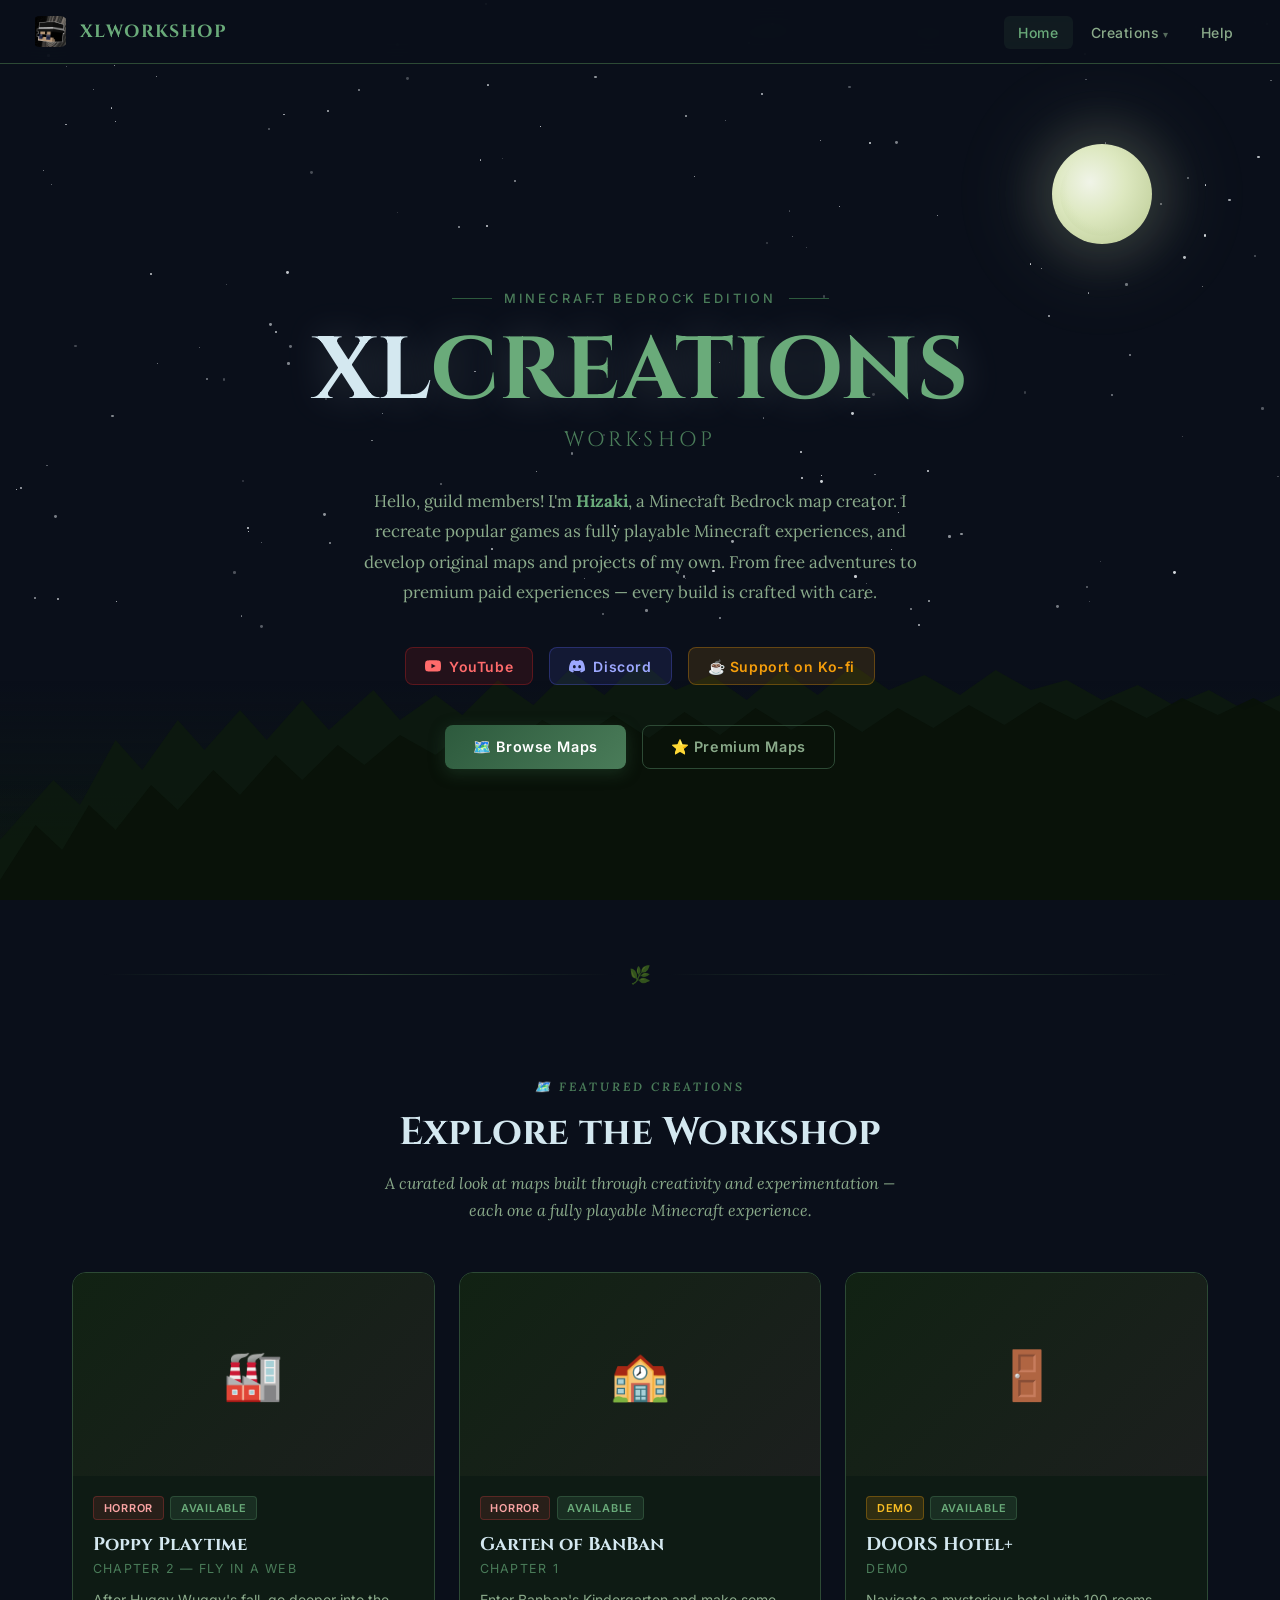
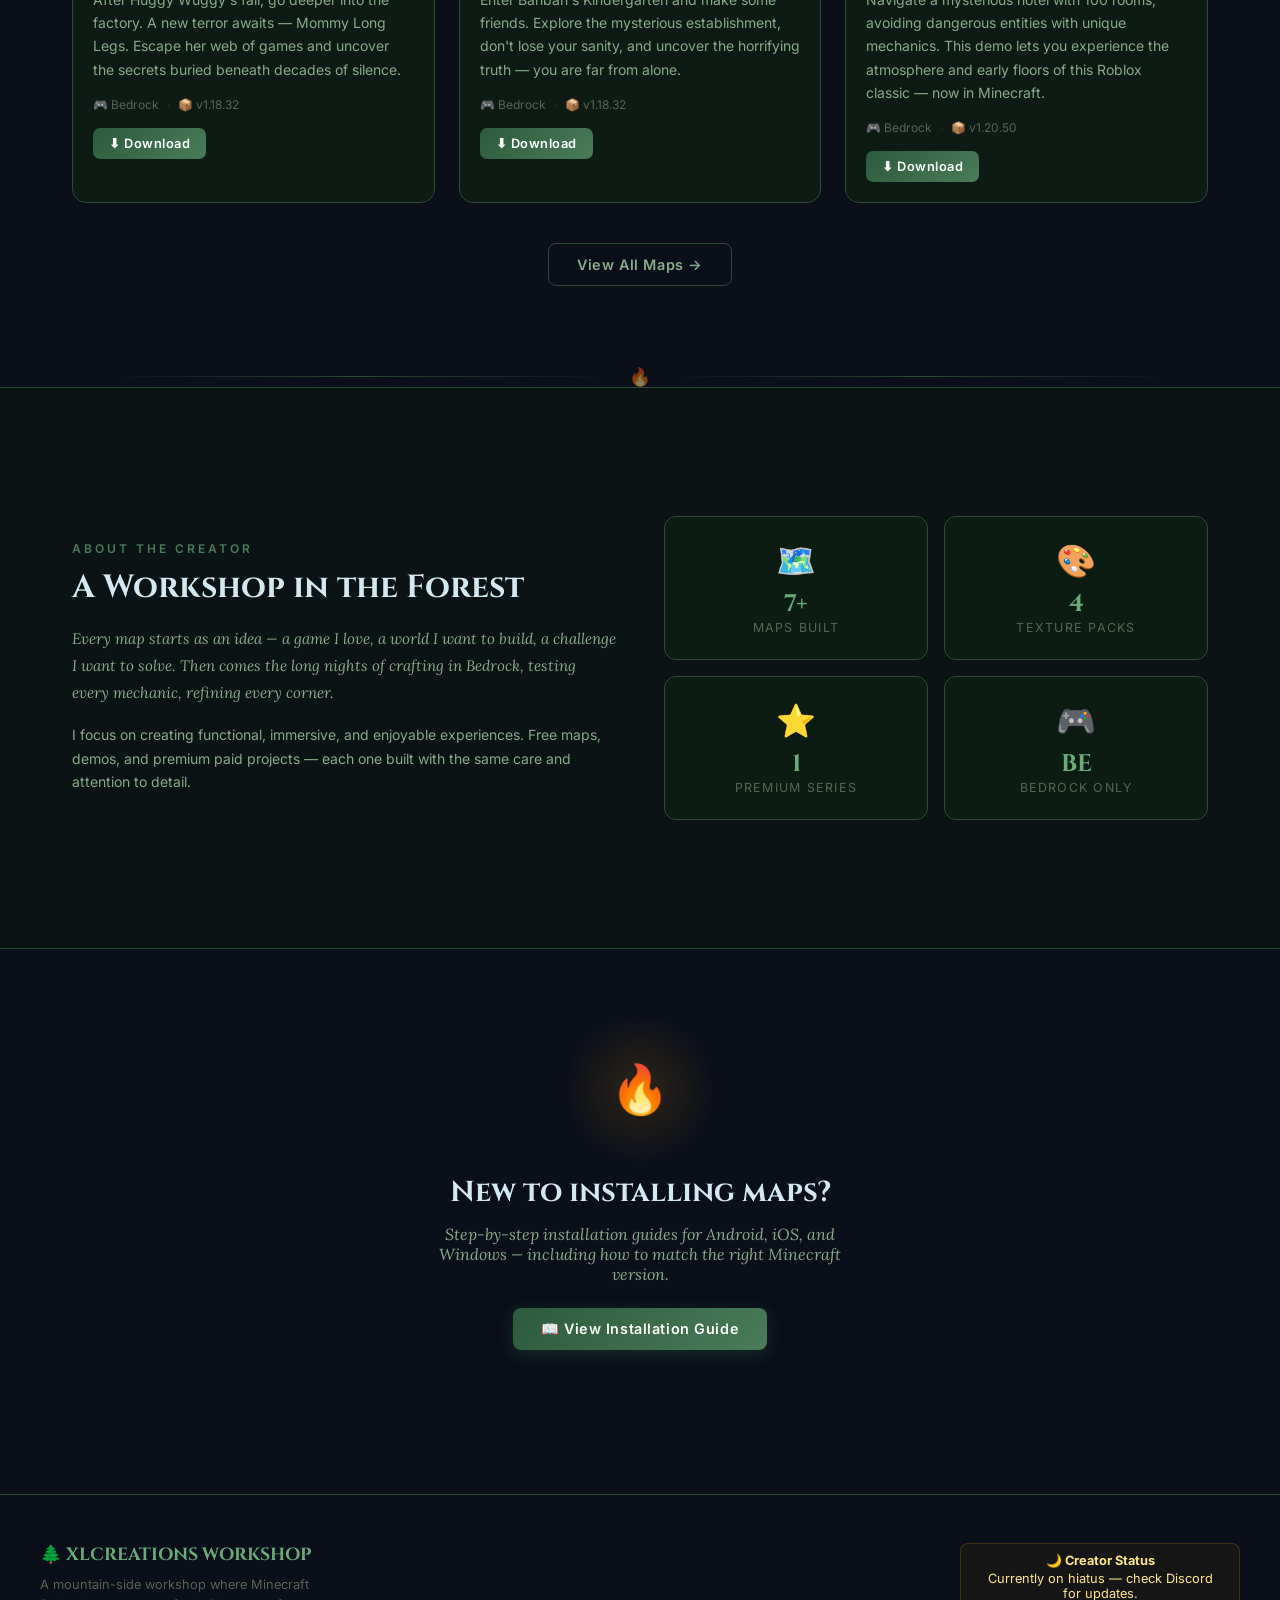
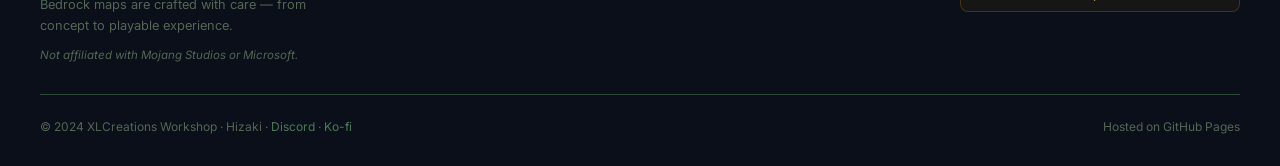
==== commit a1fc9123: "Update index.html" ====
--- a/index.html
+++ b/index.html
@@ -20,7 +20,7 @@
 <!-- Navbar -->
 <nav class="navbar">
   <a href="index.html" class="nav-logo">
-    <img src="images/logo.png" style="width:36px;height:36px;border-radius:8px;object-fit:cover;" alt="Logo"/>
+   <img src="images/logo.png" style="width:36px;height:31px;border-radius:8px;object-fit:contain;" alt="Logo"/>
     <span class="nav-logo-text">XLWORKSHOP</span>
   </a>
   <ul class="nav-links">
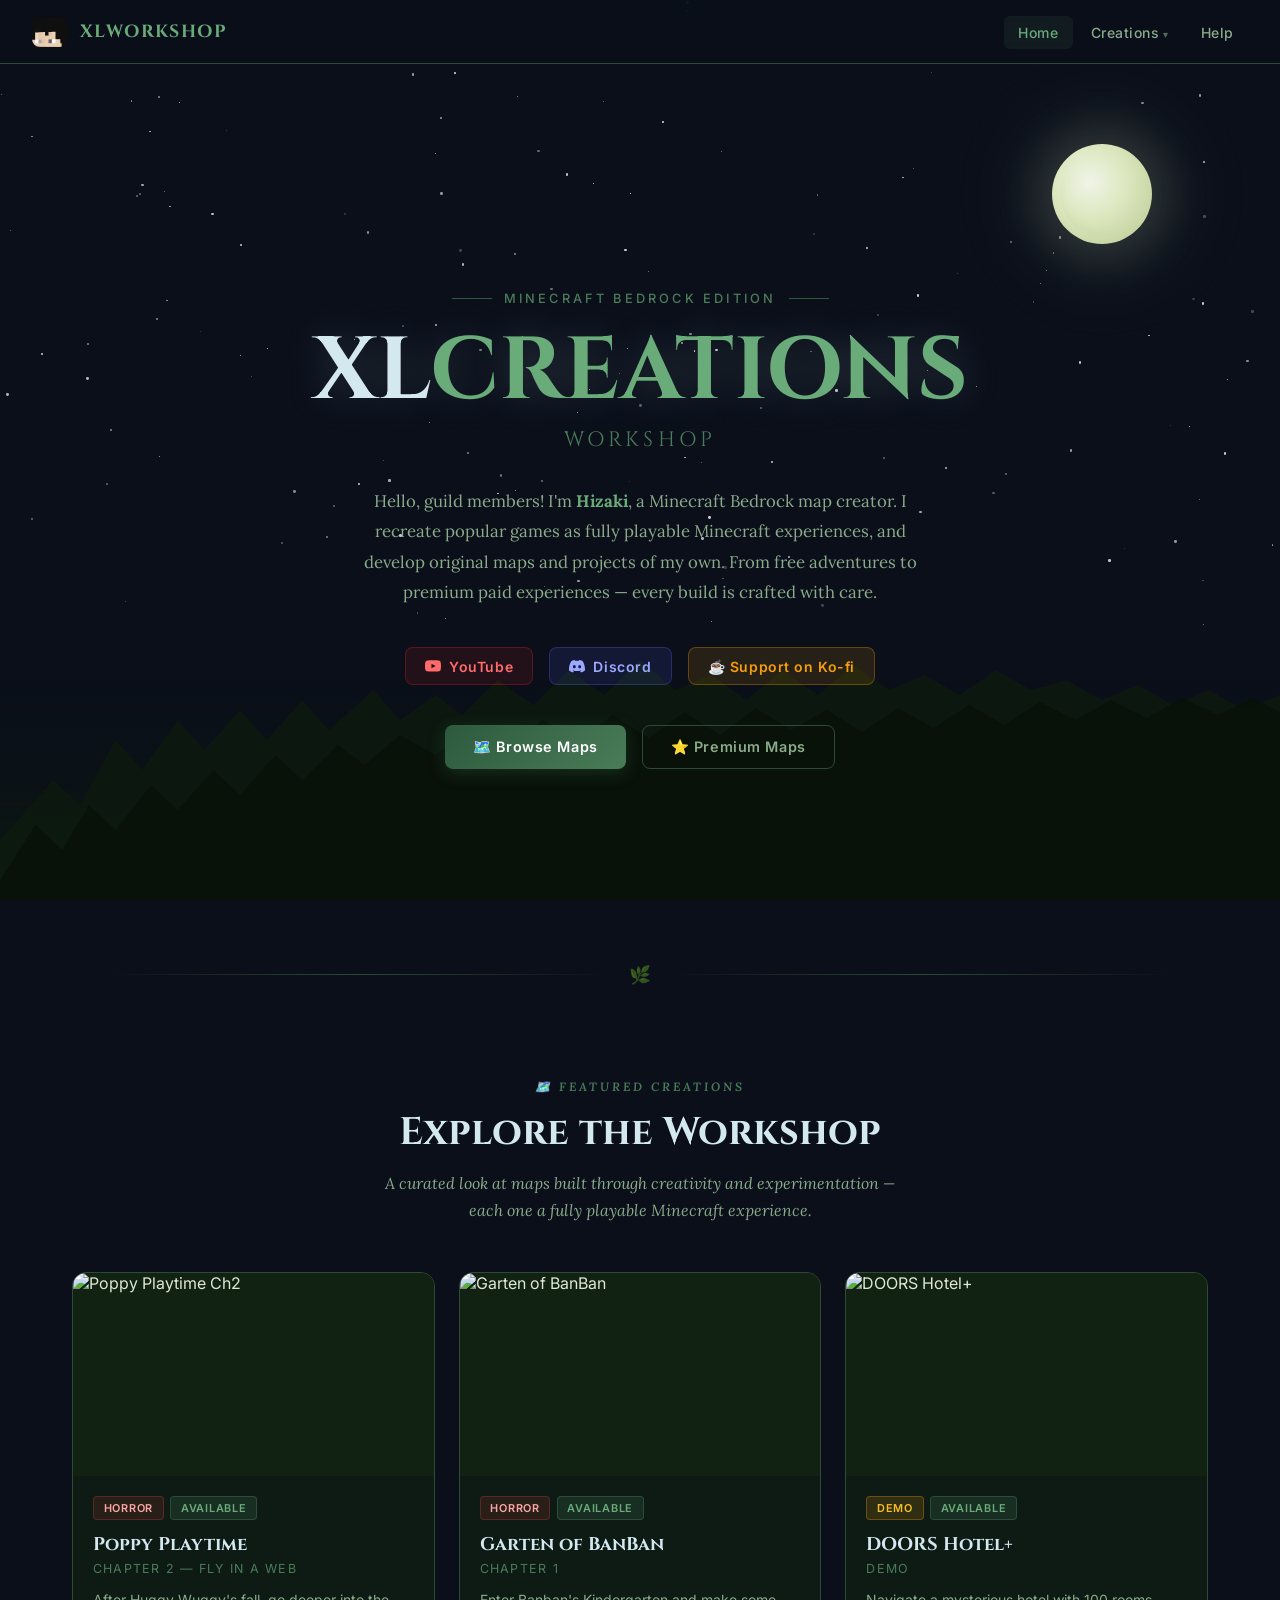
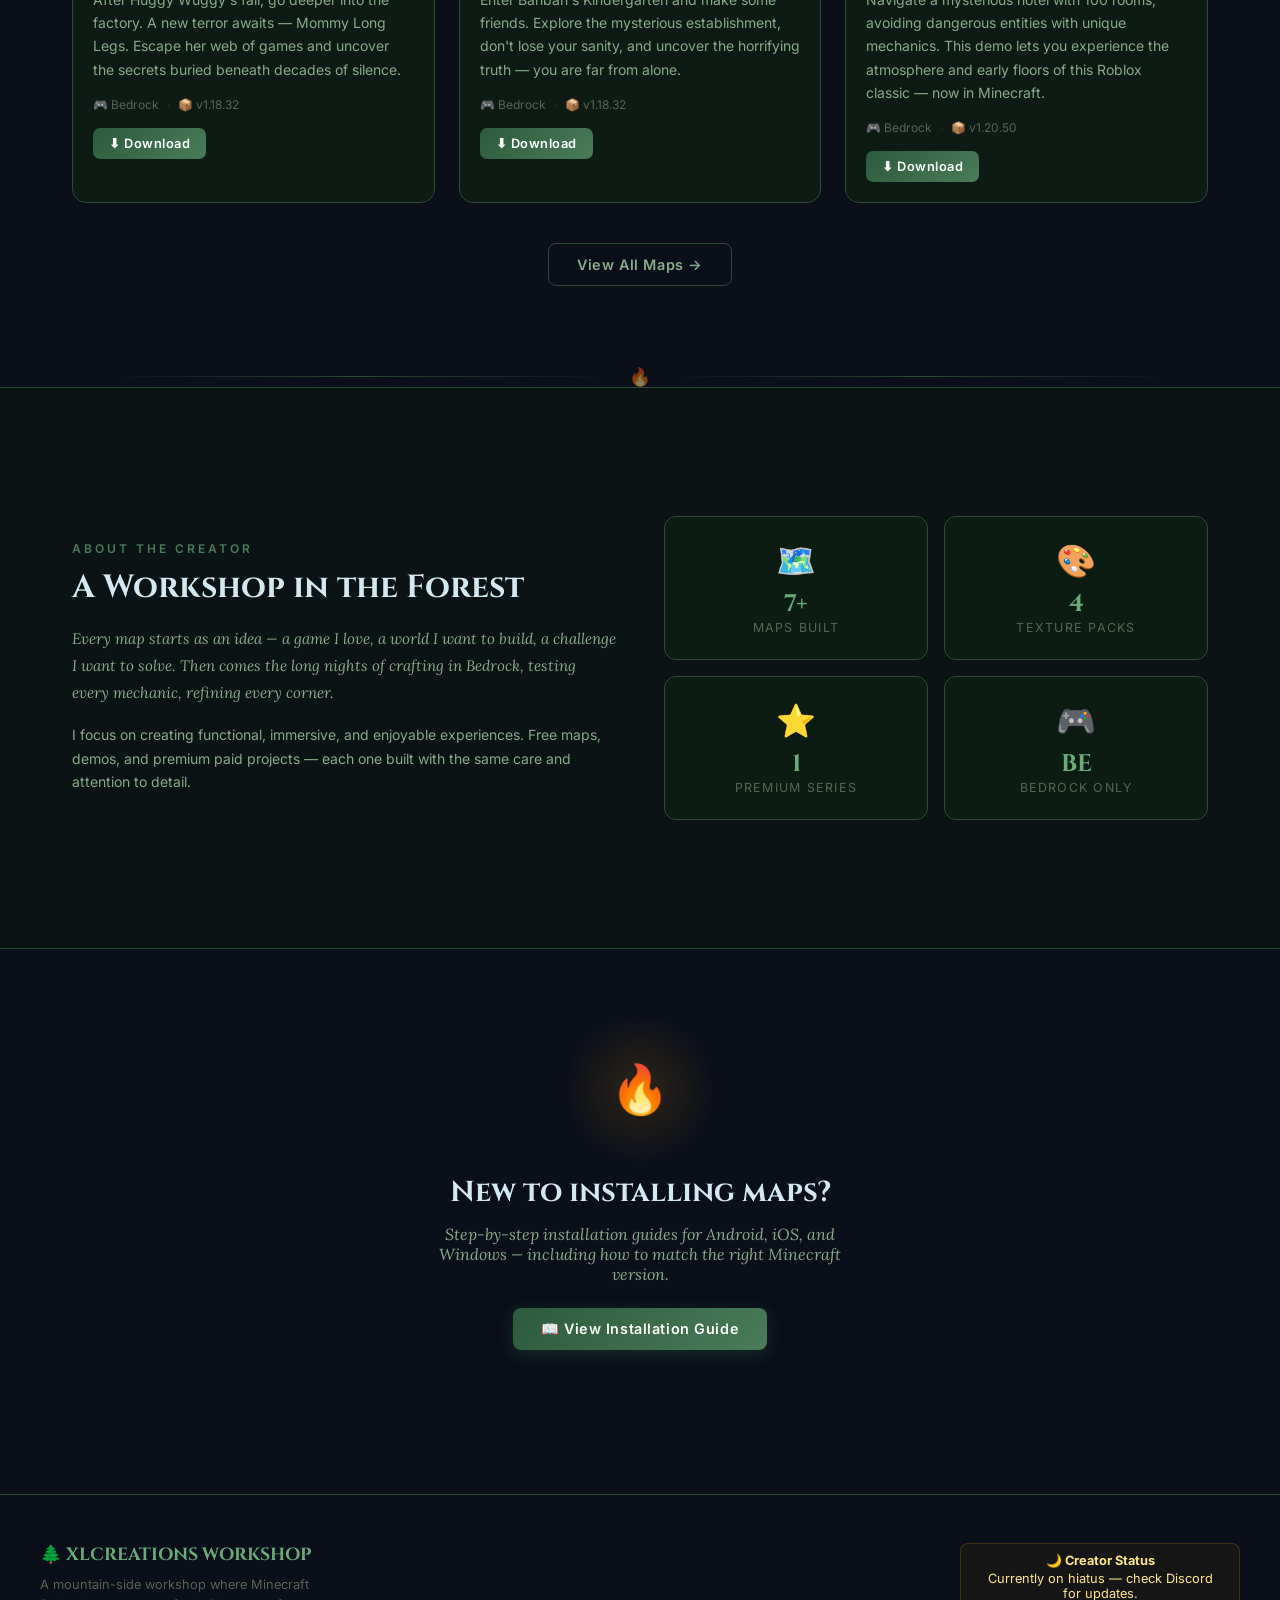
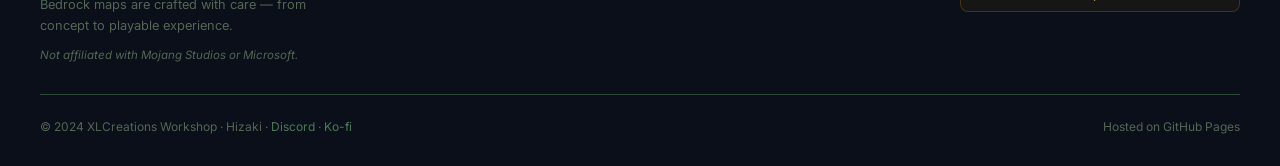
==== commit e874be0f: "Update index.html" ====
--- a/index.html
+++ b/index.html
@@ -99,7 +99,7 @@
 
       <!-- Poppy Playtime CH2 -->
       <div class="map-card fade-up">
-        <div class="map-card-img-placeholder">🏭</div>
+      <img class="map-card-img" src="images/poppy-ch2.jpg" alt="Poppy Playtime Ch2"/>
         <div class="map-card-body">
           <div class="map-card-badges">
             <span class="badge badge-red">Horror</span>
@@ -120,7 +120,7 @@
 
       <!-- Garten of BanBan -->
       <div class="map-card fade-up">
-        <div class="map-card-img-placeholder">🏫</div>
+      <img class="map-card-img" src="images/banban.jpg" alt="Garten of BanBan"/>
         <div class="map-card-body">
           <div class="map-card-badges">
             <span class="badge badge-red">Horror</span>
@@ -141,7 +141,7 @@
 
       <!-- DOORS HOTEL+ DEMO -->
       <div class="map-card fade-up">
-        <div class="map-card-img-placeholder">🚪</div>
+       <img class="map-card-img" src="images/doors.jpg" alt="DOORS Hotel+"/>
         <div class="map-card-body">
           <div class="map-card-badges">
             <span class="badge badge-amber">Demo</span>
--- a/style.css
+++ b/style.css
@@ -142,7 +142,7 @@
   text-decoration: none;
 }
 .nav-logo-icon {
-  width: 36px; height: 36px;
+  width: 40px; height: 35px;
   background: linear-gradient(135deg, var(--pine-green), var(--moss-green));
   border-radius: 8px;
   display: flex; align-items: center; justify-content: center;
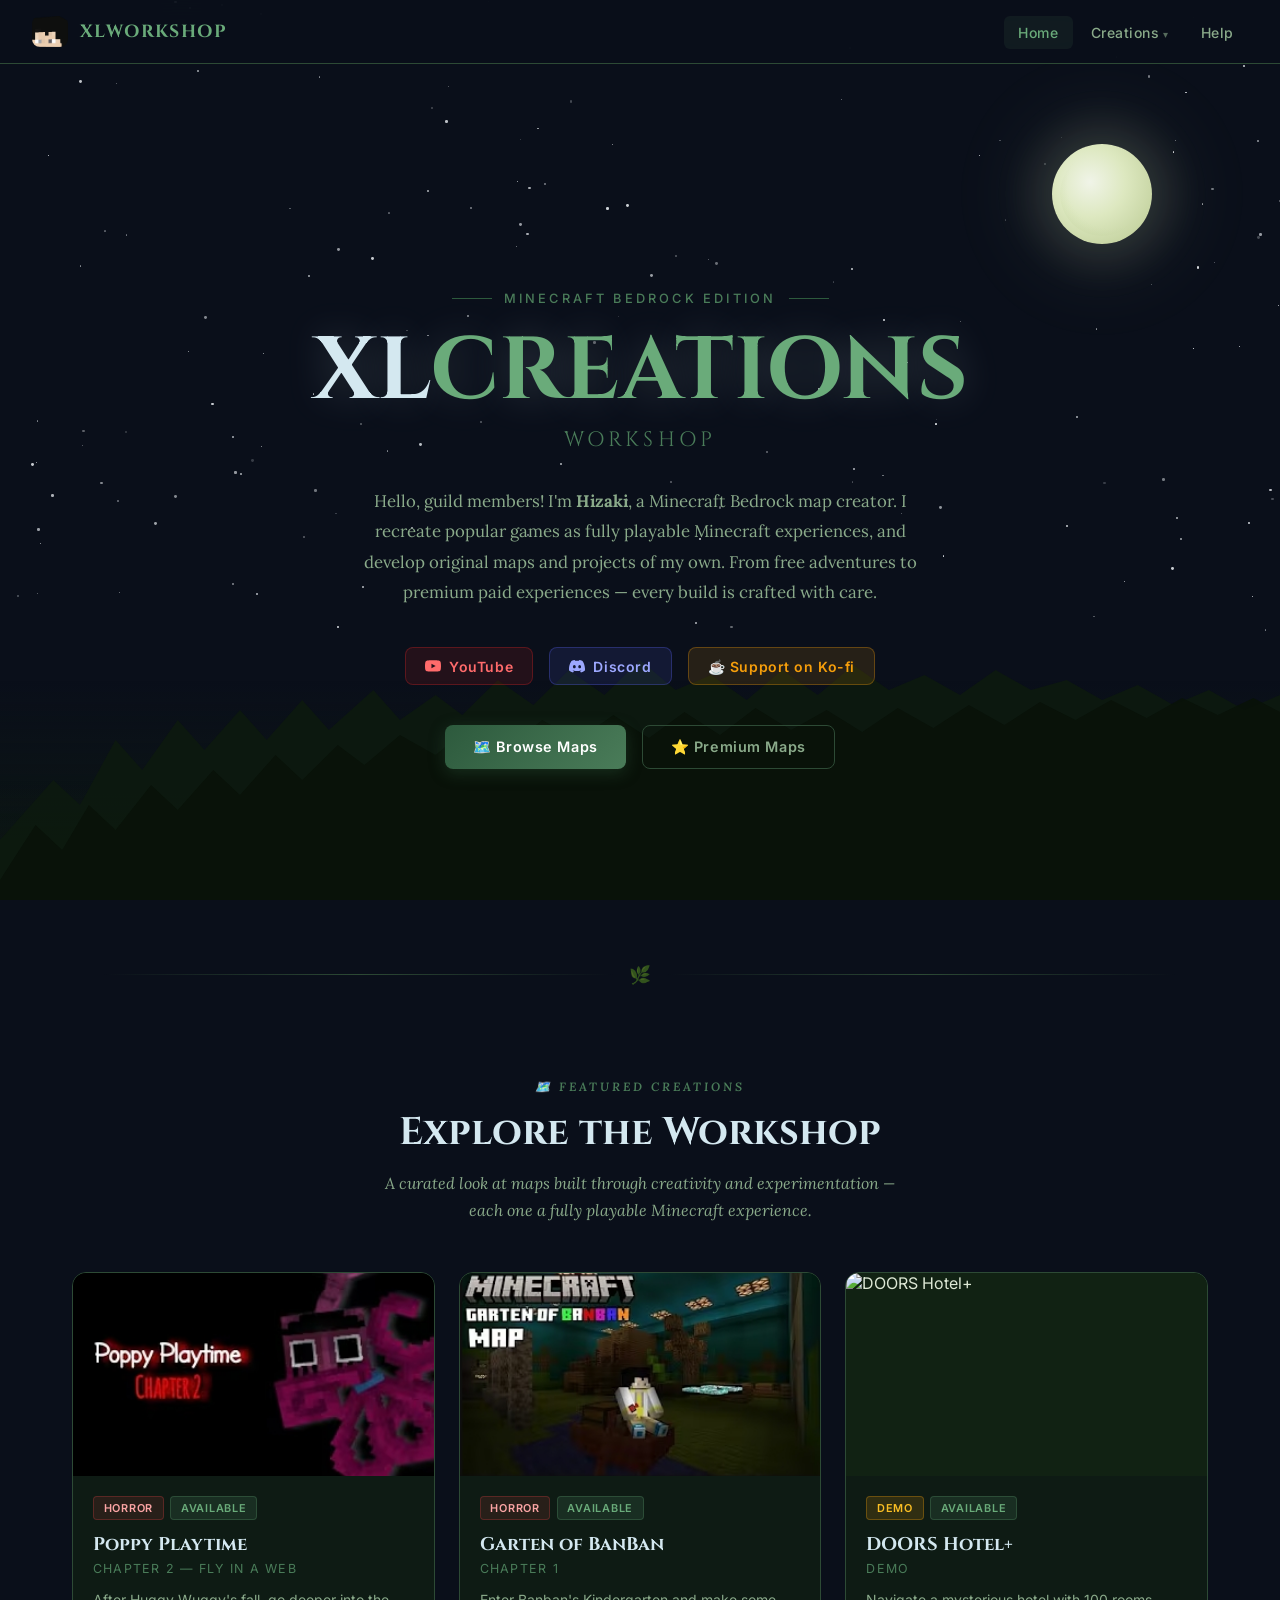
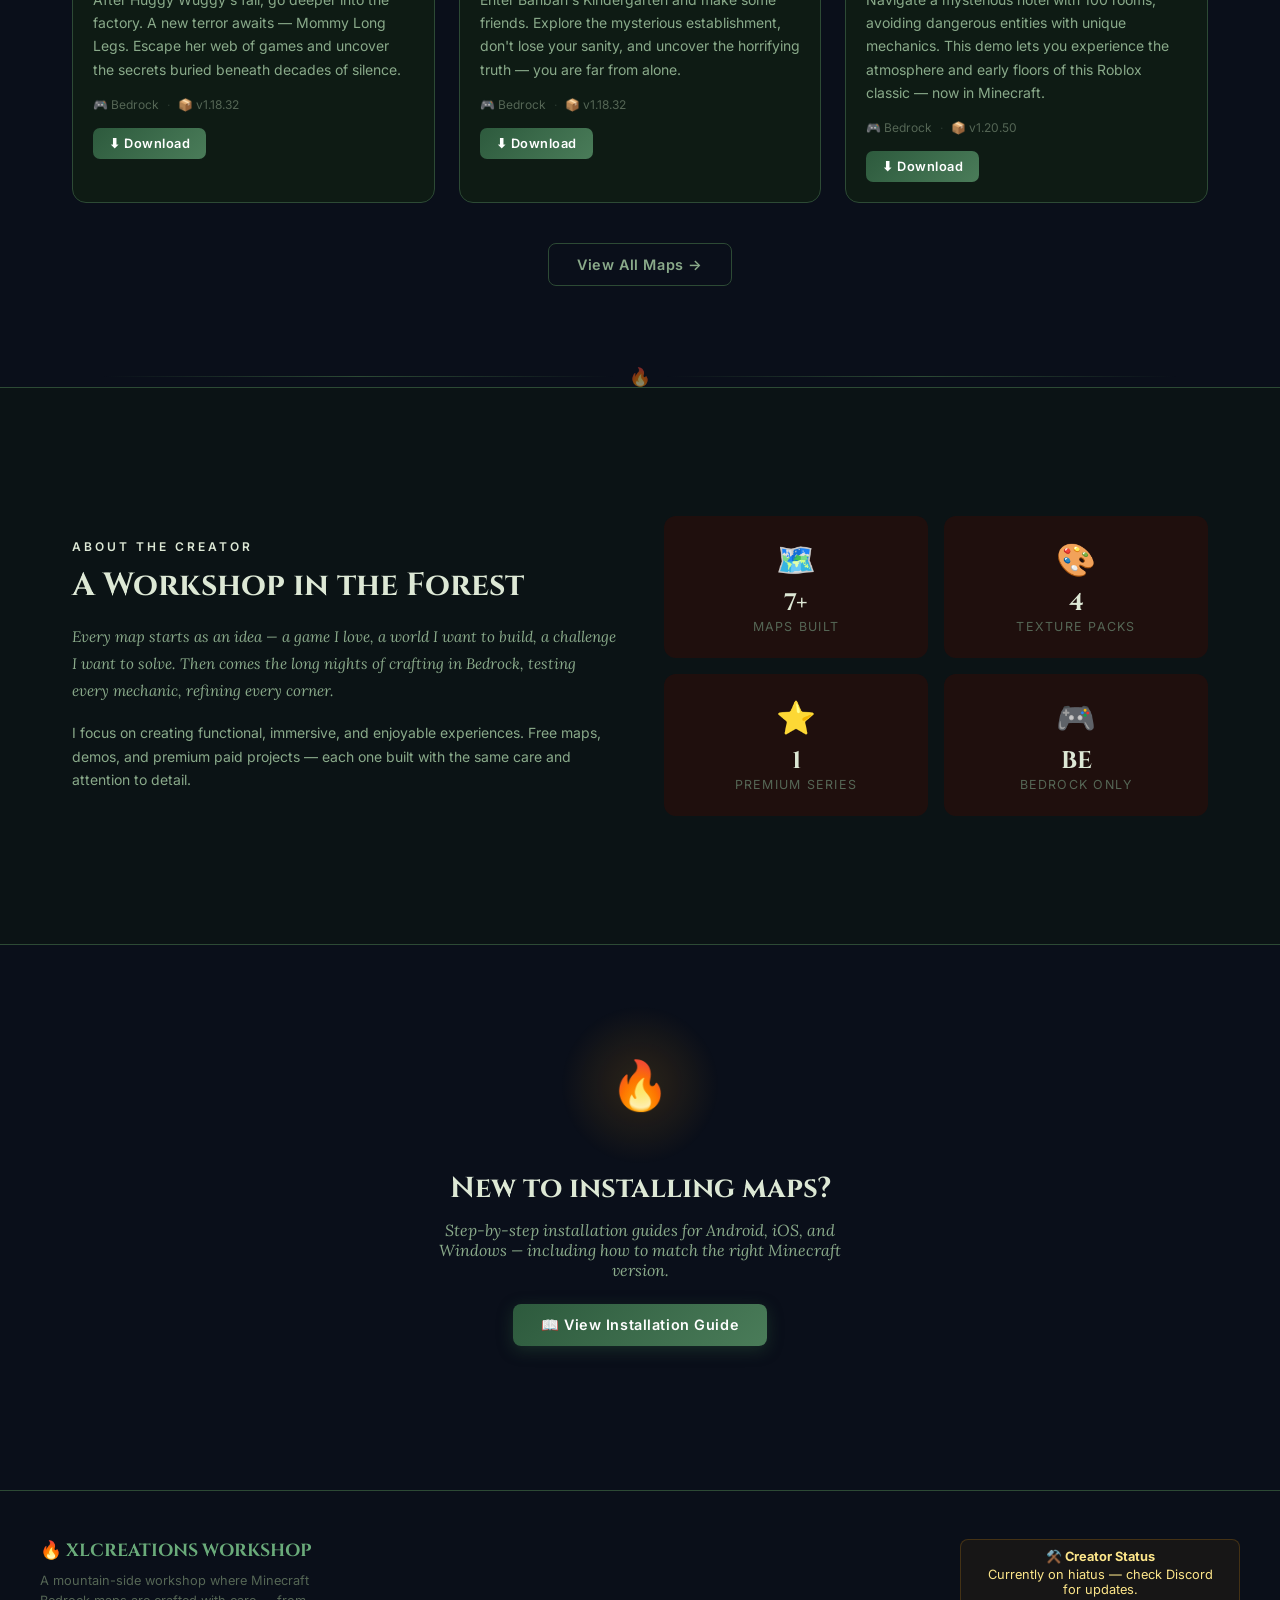
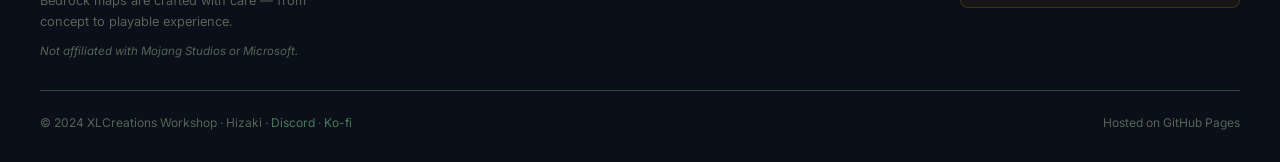
==== commit e217ec1a: "Update index.html" ====
--- a/index.html
+++ b/index.html
@@ -58,7 +58,7 @@
       <h1 class="hero-title">XL<span>CREATIONS</span></h1>
       <p class="hero-subtitle">Workshop</p>
       <p class="hero-bio">
-        Hello, guild members! I'm <strong style="color:var(--leaf-green)">Hizaki</strong>, a Minecraft Bedrock map creator.
+        Hello, guild members! I'm <strong style="color:var(--flame-bright)">Hizaki</strong>, a Minecraft Bedrock map creator.
         I recreate popular games as fully playable Minecraft experiences, and develop original maps and projects of my own.
         From free adventures to premium paid experiences — every build is crafted with care.
       </p>
@@ -177,8 +177,8 @@
     <div class="section" style="padding-top:3rem;padding-bottom:3rem;">
       <div style="display:grid;grid-template-columns:1fr 1fr;gap:3rem;align-items:center;" class="about-grid">
         <div>
-          <p class="label" style="font-size:0.75rem;font-weight:600;letter-spacing:0.25em;text-transform:uppercase;color:var(--moss-green);margin-bottom:0.6rem;">About the Creator</p>
-          <h2 style="font-family:'Cinzel',serif;font-size:clamp(1.4rem,3vw,2rem);color:var(--moonlight);margin-bottom:1rem;">A Workshop in the Forest</h2>
+          <p class="label" style="font-size:0.75rem;font-weight:600;letter-spacing:0.25em;text-transform:uppercase;color:var(--ember-orange);margin-bottom:0.6rem;">About the Creator</p>
+          <h2 style="font-family:'Cinzel',serif;font-size:clamp(1.4rem,3vw,2rem);color:var(--ember-light);margin-bottom:1rem;">A Workshop in the Forest</h2>
           <p style="font-family:'Lora',serif;font-size:0.95rem;line-height:1.8;color:var(--text-muted);font-style:italic;margin-bottom:1rem;">
             Every map starts as an idea — a game I love, a world I want to build, a challenge I want to solve. Then comes the long nights of crafting in Bedrock, testing every mechanic, refining every corner.
           </p>
@@ -187,24 +187,24 @@
           </p>
         </div>
         <div style="display:grid;grid-template-columns:1fr 1fr;gap:1rem;">
-          <div style="background:rgba(17,34,19,0.7);border:1px solid var(--border-moss);border-radius:12px;padding:1.5rem;text-align:center;">
+          <div style="background:rgba(42,15,10,0.7);border:1px solid var(--border-ember);border-radius:12px;padding:1.5rem;text-align:center;">
             <div style="font-size:2rem;margin-bottom:0.5rem;">🗺️</div>
-            <div style="font-family:'Cinzel',serif;font-size:1.5rem;color:var(--leaf-green);font-weight:700;">7+</div>
+            <div style="font-family:'Cinzel',serif;font-size:1.5rem;color:var(--flame-bright);font-weight:700;">7+</div>
             <div style="font-size:0.78rem;color:var(--text-dim);text-transform:uppercase;letter-spacing:0.1em;">Maps Built</div>
           </div>
-          <div style="background:rgba(17,34,19,0.7);border:1px solid var(--border-moss);border-radius:12px;padding:1.5rem;text-align:center;">
+          <div style="background:rgba(42,15,10,0.7);border:1px solid var(--border-ember);border-radius:12px;padding:1.5rem;text-align:center;">
             <div style="font-size:2rem;margin-bottom:0.5rem;">🎨</div>
-            <div style="font-family:'Cinzel',serif;font-size:1.5rem;color:var(--leaf-green);font-weight:700;">4</div>
+            <div style="font-family:'Cinzel',serif;font-size:1.5rem;color:var(--flame-bright);font-weight:700;">4</div>
             <div style="font-size:0.78rem;color:var(--text-dim);text-transform:uppercase;letter-spacing:0.1em;">Texture Packs</div>
           </div>
-          <div style="background:rgba(17,34,19,0.7);border:1px solid var(--border-moss);border-radius:12px;padding:1.5rem;text-align:center;">
+          <div style="background:rgba(42,15,10,0.7);border:1px solid var(--border-ember);border-radius:12px;padding:1.5rem;text-align:center;">
             <div style="font-size:2rem;margin-bottom:0.5rem;">⭐</div>
-            <div style="font-family:'Cinzel',serif;font-size:1.5rem;color:var(--leaf-green);font-weight:700;">1</div>
+            <div style="font-family:'Cinzel',serif;font-size:1.5rem;color:var(--flame-bright);font-weight:700;">1</div>
             <div style="font-size:0.78rem;color:var(--text-dim);text-transform:uppercase;letter-spacing:0.1em;">Premium Series</div>
           </div>
-          <div style="background:rgba(17,34,19,0.7);border:1px solid var(--border-moss);border-radius:12px;padding:1.5rem;text-align:center;">
+          <div style="background:rgba(42,15,10,0.7);border:1px solid var(--border-ember);border-radius:12px;padding:1.5rem;text-align:center;">
             <div style="font-size:2rem;margin-bottom:0.5rem;">🎮</div>
-            <div style="font-family:'Cinzel',serif;font-size:1.5rem;color:var(--leaf-green);font-weight:700;">BE</div>
+            <div style="font-family:'Cinzel',serif;font-size:1.5rem;color:var(--flame-bright);font-weight:700;">BE</div>
             <div style="font-size:0.78rem;color:var(--text-dim);text-transform:uppercase;letter-spacing:0.1em;">Bedrock Only</div>
           </div>
         </div>
@@ -216,7 +216,7 @@
   <section class="section fade-up" style="text-align:center;">
     <div class="campfire-section" style="padding:0;">
       <div class="campfire-glow">🔥</div>
-      <h2 style="font-family:'Cinzel',serif;font-size:1.8rem;color:var(--moonlight);margin-bottom:0.75rem;">New to installing maps?</h2>
+      <h2 style="font-family:'Cinzel',serif;font-size:1.8rem;color:var(--ember-light);margin-bottom:0.75rem;">New to installing maps?</h2>
       <p style="font-family:'Lora',serif;color:var(--text-muted);font-style:italic;margin-bottom:1.5rem;max-width:440px;margin-left:auto;margin-right:auto;">Step-by-step installation guides for Android, iOS, and Windows — including how to match the right Minecraft version.</p>
       <a href="help.html" class="btn-primary">📖 View Installation Guide</a>
     </div>
@@ -228,12 +228,12 @@
 <footer class="footer">
   <div class="footer-inner">
     <div class="footer-brand">
-      <div class="footer-brand-name">🌲 XLCREATIONS WORKSHOP</div>
+      <div class="footer-brand-name">🔥 XLCREATIONS WORKSHOP</div>
       <p class="footer-brand-tagline">A mountain-side workshop where Minecraft Bedrock maps are crafted with care — from concept to playable experience.</p>
       <p class="footer-disclaimer">Not affiliated with Mojang Studios or Microsoft.</p>
     </div>
     <div class="footer-hiatus">
-      <strong>🌙 Creator Status</strong>
+      <strong>⚒️ Creator Status</strong>
       Currently on hiatus — check Discord for updates.
     </div>
   </div>
